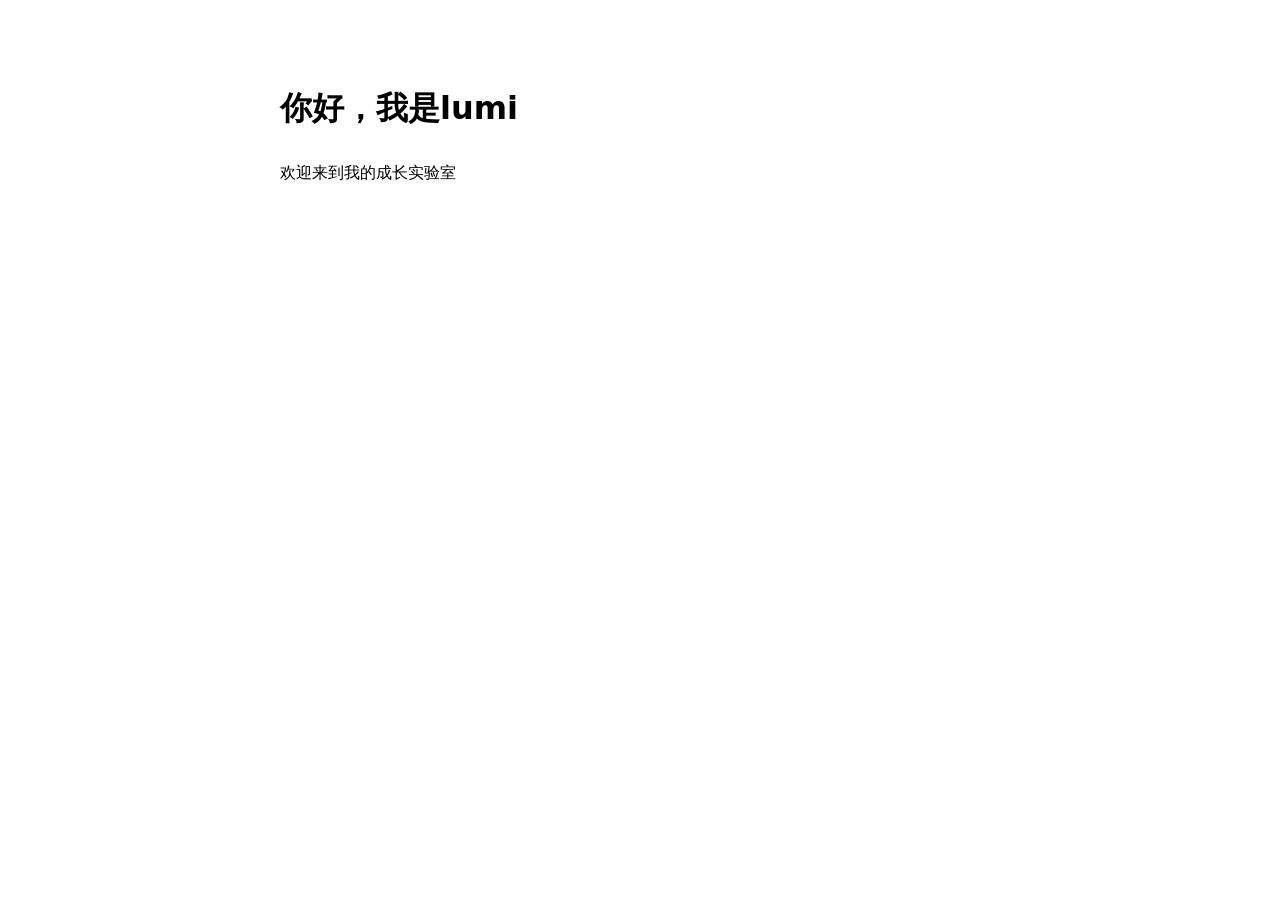
==== index.html @ ca9462d5 "Add initial HTML structure for lumi's lab" ====
<!doctype html>
<html lang="zh-CN">
<head>
  <meta charset="UTF-8">
  <meta name="viewport" content="width=device-width, initial-scale=1">
  <title>lumi的成长实验室</title>
  <style>
    body {
      max-width: 720px;
      margin: 80px auto;
      padding: 0 24px;
      font-family: system-ui, sans-serif;
      line-height: 1.8;
    }
  </style>
</head>
<body>
  <h1>你好，我是lumi</h1>
  <p>欢迎来到我的成长实验室</p>
</body>
</html>
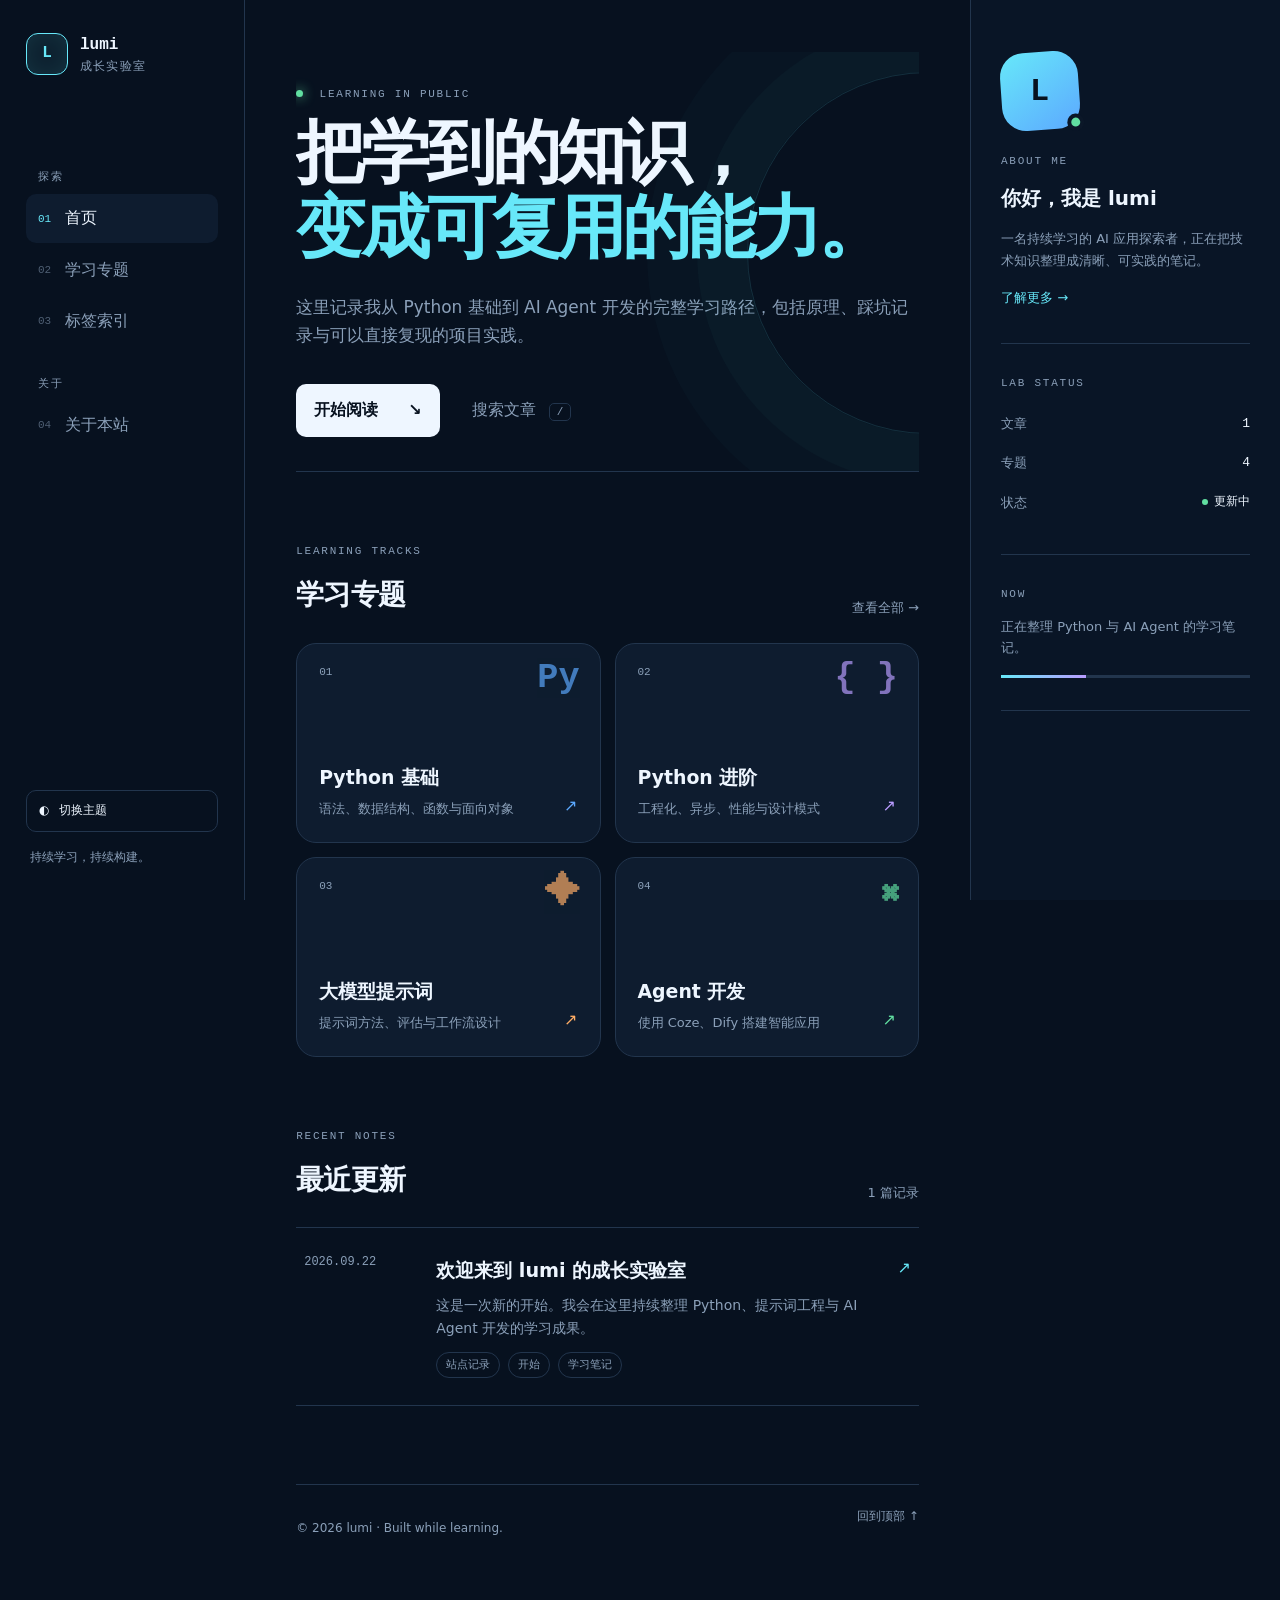
==== commit f9346297: "Build lumi learning lab blog" ====
--- a/index.html
+++ b/index.html
@@ -1,21 +1,71 @@
 <!doctype html>
-<html lang="zh-CN">
+<html lang="zh-CN" data-theme="dark">
 <head>
   <meta charset="UTF-8">
   <meta name="viewport" content="width=device-width, initial-scale=1">
-  <title>lumi的成长实验室</title>
-  <style>
-    body {
-      max-width: 720px;
-      margin: 80px auto;
-      padding: 0 24px;
-      font-family: system-ui, sans-serif;
-      line-height: 1.8;
-    }
-  </style>
+  <meta name="description" content="lumi 的成长实验室：记录 Python、大模型提示词与 AI Agent 的学习和实践。">
+  <meta name="theme-color" content="#07111f">
+  <title>lumi 的成长实验室</title>
+  <link rel="icon" href="assets/favicon.svg" type="image/svg+xml">
+  <link rel="stylesheet" href="assets/css/styles.css">
 </head>
-<body>
-  <h1>你好，我是lumi</h1>
-  <p>欢迎来到我的成长实验室</p>
+<body data-page="home">
+  <div class="site-shell">
+    <header class="mobile-header">
+      <a class="brand brand--compact" href="index.html" aria-label="回到首页"><span class="brand-mark">L</span><span>lumi.lab</span></a>
+      <button class="icon-button menu-toggle" type="button" aria-label="打开导航" aria-expanded="false"><span></span><span></span></button>
+    </header>
+    <aside class="left-rail" aria-label="主导航">
+      <a class="brand" href="index.html"><span class="brand-mark">L</span><span><strong>lumi</strong><small>成长实验室</small></span></a>
+      <nav class="main-nav">
+        <p class="nav-label">探索</p>
+        <a class="nav-link is-active" href="index.html"><span>01</span>首页</a>
+        <a class="nav-link" href="categories.html"><span>02</span>学习专题</a>
+        <a class="nav-link" href="tags.html"><span>03</span>标签索引</a>
+        <p class="nav-label">关于</p>
+        <a class="nav-link" href="about.html"><span>04</span>关于本站</a>
+      </nav>
+      <div class="rail-footer">
+        <button class="theme-toggle" type="button" aria-label="切换明暗主题"><span class="theme-icon">◐</span><span class="theme-label">切换主题</span></button>
+        <p>持续学习，持续构建。</p>
+      </div>
+    </aside>
+    <main class="main-content">
+      <section class="intro-panel">
+        <div>
+          <p class="eyebrow"><span class="pulse"></span> LEARNING IN PUBLIC</p>
+          <h1>把学到的知识，<br><em>变成可复用的能力。</em></h1>
+          <p class="intro-copy">这里记录我从 Python 基础到 AI Agent 开发的完整学习路径，包括原理、踩坑记录与可以直接复现的项目实践。</p>
+        </div>
+        <div class="intro-actions">
+          <a class="primary-button" href="#latest">开始阅读 <span>↘</span></a>
+          <button class="text-button search-open" type="button">搜索文章 <kbd>/</kbd></button>
+        </div>
+      </section>
+      <section class="track-section" aria-labelledby="tracks-title">
+        <div class="section-heading"><div><p class="eyebrow">LEARNING TRACKS</p><h2 id="tracks-title">学习专题</h2></div><a href="categories.html">查看全部 <span>→</span></a></div>
+        <div class="track-grid">
+          <a class="track-card track-card--blue" href="categories.html#python-basic" data-category="Python 基础"><span class="track-index">01</span><span class="track-symbol">Py</span><div><h3>Python 基础</h3><p>语法、数据结构、函数与面向对象</p></div><span class="card-arrow">↗</span></a>
+          <a class="track-card track-card--violet" href="categories.html#python-advanced" data-category="Python 进阶"><span class="track-index">02</span><span class="track-symbol">{ }</span><div><h3>Python 进阶</h3><p>工程化、异步、性能与设计模式</p></div><span class="card-arrow">↗</span></a>
+          <a class="track-card track-card--orange" href="categories.html#prompt-engineering" data-category="提示词技术"><span class="track-index">03</span><span class="track-symbol">✦</span><div><h3>大模型提示词</h3><p>提示词方法、评估与工作流设计</p></div><span class="card-arrow">↗</span></a>
+          <a class="track-card track-card--green" href="categories.html#agent-platform" data-category="Agent 开发"><span class="track-index">04</span><span class="track-symbol">⌘</span><div><h3>Agent 开发</h3><p>使用 Coze、Dify 搭建智能应用</p></div><span class="card-arrow">↗</span></a>
+        </div>
+      </section>
+      <section class="latest-section" id="latest" aria-labelledby="latest-title">
+        <div class="section-heading"><div><p class="eyebrow">RECENT NOTES</p><h2 id="latest-title">最近更新</h2></div><span class="post-total" aria-live="polite">读取中</span></div>
+        <div class="post-list" id="post-list"><div class="loading-card">正在整理实验记录…</div></div>
+      </section>
+      <footer class="content-footer"><p>© <span data-current-year></span> lumi · Built while learning.</p><a href="#top">回到顶部 ↑</a></footer>
+    </main>
+    <aside class="right-rail">
+      <section class="profile-card"><div class="avatar" aria-hidden="true"><span>L</span><i></i></div><p class="eyebrow">ABOUT ME</p><h2>你好，我是 lumi</h2><p>一名持续学习的 AI 应用探索者，正在把技术知识整理成清晰、可实践的笔记。</p><a href="about.html">了解更多 <span>→</span></a></section>
+      <section class="status-card"><p class="eyebrow">LAB STATUS</p><dl><div><dt>文章</dt><dd data-stat="posts">—</dd></div><div><dt>专题</dt><dd>4</dd></div><div><dt>状态</dt><dd class="online"><i></i>更新中</dd></div></dl></section>
+      <section class="now-card"><p class="eyebrow">NOW</p><p>正在整理 Python 与 AI Agent 的学习笔记。</p><div class="progress"><i></i></div></section>
+    </aside>
+  </div>
+  <div class="search-dialog" role="dialog" aria-modal="true" aria-labelledby="search-title" hidden>
+    <div class="search-box"><div class="search-head"><div><p class="eyebrow">SEARCH THE LAB</p><h2 id="search-title">搜索文章</h2></div><button class="icon-button search-close" type="button" aria-label="关闭搜索">×</button></div><label class="search-input"><span>⌕</span><input type="search" placeholder="输入标题、分类或标签…" autocomplete="off"></label><div class="search-results"><p>输入关键词开始搜索。</p></div></div>
+  </div>
+  <script src="assets/js/app.js" defer></script>
 </body>
 </html>
--- a/assets/css/styles.css
+++ b/assets/css/styles.css
@@ -0,0 +1,14 @@
+:root{color-scheme:dark;--bg:#07111f;--bg-soft:#0b1728;--panel:#0e1c2f;--panel-2:#13243a;--line:#22354d;--text:#eef6ff;--muted:#8ba0b9;--cyan:#67e8f9;--blue:#5ca9ff;--violet:#b99cff;--orange:#ffad66;--green:#61dfa1;--shadow:0 24px 70px rgba(0,0,0,.28);--radius:20px;--mono:"Cascadia Code","SFMono-Regular",Consolas,monospace;--sans:Inter,"PingFang SC","Microsoft YaHei",system-ui,sans-serif}
+[data-theme="light"]{color-scheme:light;--bg:#edf4f9;--bg-soft:#f7fbfe;--panel:#fff;--panel-2:#e9f2f8;--line:#cedce7;--text:#10243a;--muted:#60768d;--shadow:0 22px 55px rgba(43,76,105,.12)}
+*{box-sizing:border-box}html{scroll-behavior:smooth}body{margin:0;background:var(--bg);color:var(--text);font-family:var(--sans);font-size:16px;line-height:1.65}a{color:inherit;text-decoration:none}button,input{font:inherit}.site-shell{min-height:100vh;display:grid;grid-template-columns:245px minmax(0,1fr) 310px;max-width:1600px;margin:auto}.left-rail,.right-rail{position:sticky;top:0;height:100vh}.left-rail{padding:32px 26px;border-right:1px solid var(--line);display:flex;flex-direction:column}.brand{display:flex;align-items:center;gap:12px;font-family:var(--mono);font-size:1rem}.brand-mark{display:grid;place-items:center;width:42px;height:42px;border:1px solid var(--cyan);border-radius:12px;color:var(--cyan);background:rgba(103,232,249,.08);font-weight:800;box-shadow:inset 0 0 20px rgba(103,232,249,.08)}.brand strong,.brand small{display:block}.brand small{color:var(--muted);font:12px var(--sans);letter-spacing:.1em}.main-nav{margin-top:64px}.nav-label{margin:30px 12px 10px;color:var(--muted);font:11px var(--mono);letter-spacing:.16em}.nav-link{display:flex;align-items:center;gap:14px;padding:11px 12px;margin:3px 0;border-radius:10px;color:var(--muted);transition:.2s}.nav-link span{font:11px var(--mono);opacity:.55}.nav-link:hover,.nav-link.is-active{background:var(--panel);color:var(--text)}.nav-link.is-active span{color:var(--cyan);opacity:1}.rail-footer{margin-top:auto;color:var(--muted);font-size:12px}.theme-toggle{width:100%;border:1px solid var(--line);border-radius:10px;background:transparent;color:var(--text);padding:10px 12px;display:flex;gap:10px;align-items:center;cursor:pointer}.rail-footer p{margin:16px 4px 0}.main-content{min-width:0;padding:52px clamp(28px,4vw,68px)}.intro-panel{min-height:420px;display:flex;flex-direction:column;justify-content:center;border-bottom:1px solid var(--line);position:relative;overflow:hidden}.intro-panel:after{content:"";position:absolute;width:360px;height:360px;right:-190px;top:20px;border:1px solid rgba(103,232,249,.14);border-radius:50%;box-shadow:0 0 0 50px rgba(103,232,249,.025),0 0 0 100px rgba(103,232,249,.02);pointer-events:none}.eyebrow{margin:0 0 13px;color:var(--muted);font:11px/1.4 var(--mono);letter-spacing:.16em}.pulse{display:inline-block;width:7px;height:7px;border-radius:50%;background:var(--green);box-shadow:0 0 12px var(--green);margin-right:8px}.intro-panel h1{font-size:clamp(2.7rem,5.4vw,5.2rem);line-height:1.08;letter-spacing:-.055em;margin:0;max-width:900px}.intro-panel h1 em{font-style:normal;color:var(--cyan)}.intro-copy{max-width:680px;margin:30px 0 0;color:var(--muted);font-size:1.06rem}.intro-actions{display:flex;align-items:center;gap:26px;margin-top:34px}.primary-button{display:inline-flex;align-items:center;gap:30px;background:var(--text);color:var(--bg);font-weight:700;padding:13px 18px;border-radius:10px}.text-button{border:0;background:transparent;color:var(--muted);cursor:pointer}.text-button:hover{color:var(--text)}kbd{font:11px var(--mono);border:1px solid var(--line);padding:2px 7px;border-radius:5px;margin-left:8px}.track-section,.latest-section{padding:72px 0 0}.section-heading{display:flex;align-items:end;justify-content:space-between;margin-bottom:24px}.section-heading h2{font-size:1.75rem;margin:0;letter-spacing:-.03em}.section-heading>a,.section-heading>span{font-size:13px;color:var(--muted)}.track-grid{display:grid;grid-template-columns:repeat(2,minmax(0,1fr));gap:14px}.track-card{min-height:200px;padding:22px;border:1px solid var(--line);background:var(--panel);border-radius:var(--radius);position:relative;display:flex;flex-direction:column;overflow:hidden;transition:transform .25s,border-color .25s}.track-card:hover{transform:translateY(-4px);border-color:var(--accent)}.track-index{font:11px var(--mono);color:var(--muted)}.track-symbol{position:absolute;right:20px;top:14px;color:var(--accent);font:700 2.2rem var(--mono);opacity:.68}.track-card>div{margin-top:auto}.track-card h3{margin:0 0 5px;font-size:1.18rem}.track-card p{margin:0;color:var(--muted);font-size:13px}.card-arrow{position:absolute;right:22px;bottom:22px;color:var(--accent)}.track-card--blue{--accent:var(--blue)}.track-card--violet{--accent:var(--violet)}.track-card--orange{--accent:var(--orange)}.track-card--green{--accent:var(--green)}.post-list{border-top:1px solid var(--line)}.post-card{display:grid;grid-template-columns:110px minmax(0,1fr) auto;gap:22px;align-items:start;padding:27px 8px;border-bottom:1px solid var(--line);transition:padding .2s,background .2s}.post-card:hover{padding-left:18px;padding-right:18px;background:var(--panel)}.post-date{font:12px var(--mono);color:var(--muted)}.post-card h3{margin:0 0 7px;font-size:1.2rem}.post-card p{margin:0;color:var(--muted);font-size:14px}.post-meta{display:flex;gap:8px;margin-top:12px}.chip{border:1px solid var(--line);color:var(--muted);border-radius:99px;padding:3px 9px;font-size:11px}.post-go{color:var(--cyan)}.loading-card{padding:32px 8px;color:var(--muted);border-bottom:1px solid var(--line)}.content-footer{display:flex;justify-content:space-between;margin-top:78px;padding-top:22px;border-top:1px solid var(--line);color:var(--muted);font-size:12px}.right-rail{padding:52px 30px;border-left:1px solid var(--line);background:color-mix(in srgb,var(--bg-soft) 80%,transparent)}.profile-card,.status-card,.now-card{border-bottom:1px solid var(--line);padding:0 0 32px;margin-bottom:32px}.avatar{position:relative;width:78px;height:78px;border-radius:24px;background:linear-gradient(145deg,var(--cyan),var(--blue));display:grid;place-items:center;margin-bottom:24px;color:#07111f;font:800 2rem var(--mono);transform:rotate(-4deg)}.avatar span{transform:rotate(4deg)}.avatar i{position:absolute;right:-3px;bottom:-3px;width:17px;height:17px;background:var(--green);border:4px solid var(--bg-soft);border-radius:50%}.profile-card h2{font-size:1.25rem;margin:0 0 10px}.profile-card>p:not(.eyebrow),.now-card>p:not(.eyebrow){color:var(--muted);font-size:13px}.profile-card>a{font-size:13px;color:var(--cyan)}.status-card dl{margin:0}.status-card dl div{display:flex;justify-content:space-between;padding:9px 0;color:var(--muted);font-size:13px}.status-card dd{margin:0;color:var(--text);font-family:var(--mono)}.online{font-family:var(--sans)!important;font-size:12px}.online i{display:inline-block;width:6px;height:6px;border-radius:50%;background:var(--green);margin-right:6px}.progress{height:3px;background:var(--line);margin-top:16px}.progress i{display:block;width:34%;height:100%;background:linear-gradient(90deg,var(--cyan),var(--violet))}.mobile-header{display:none}.search-dialog{position:fixed;z-index:100;inset:0;background:rgba(1,7,15,.78);backdrop-filter:blur(12px);padding:9vh 20px}.search-dialog[hidden]{display:none}.search-box{max-width:680px;margin:auto;background:var(--panel);border:1px solid var(--line);border-radius:24px;padding:28px;box-shadow:var(--shadow)}.search-head{display:flex;justify-content:space-between;align-items:start}.search-head h2{margin:0;font-size:1.6rem}.icon-button{border:1px solid var(--line);color:var(--text);background:transparent;border-radius:9px;width:38px;height:38px;cursor:pointer}.search-input{display:flex;align-items:center;gap:12px;border:1px solid var(--line);background:var(--bg);border-radius:12px;padding:0 15px;margin-top:24px}.search-input input{width:100%;border:0;outline:0;background:transparent;color:var(--text);padding:14px 0}.search-results{max-height:45vh;overflow:auto;margin-top:15px}.search-result{display:block;padding:14px 12px;border-radius:10px}.search-result:hover{background:var(--panel-2)}.search-result strong{display:block}.search-result small{color:var(--muted)}
+@media(max-width:1180px){.site-shell{grid-template-columns:220px minmax(0,1fr)}.right-rail{display:none}}
+@media(max-width:760px){.site-shell{display:block}.mobile-header{position:sticky;z-index:40;top:0;display:flex;align-items:center;justify-content:space-between;height:70px;padding:0 20px;border-bottom:1px solid var(--line);background:color-mix(in srgb,var(--bg) 88%,transparent);backdrop-filter:blur(14px)}.brand--compact .brand-mark{width:34px;height:34px;border-radius:9px}.left-rail{position:fixed;z-index:50;inset:70px 0 0;height:auto;background:var(--bg);transform:translateX(-105%);transition:transform .25s;padding:28px}.left-rail.is-open{transform:none}.left-rail>.brand{display:none}.main-nav{margin-top:0}.rail-footer{margin-top:50px}.menu-toggle span{display:block;width:16px;height:1px;background:var(--text);margin:5px auto}.main-content{padding:22px 20px 45px}.intro-panel{min-height:470px}.intro-panel h1{font-size:clamp(2.55rem,13vw,4.3rem)}.intro-copy{font-size:1rem}.intro-actions{align-items:flex-start;flex-direction:column;gap:18px}.track-grid{grid-template-columns:1fr}.track-card{min-height:178px}.post-card{grid-template-columns:1fr auto;gap:7px}.post-date{grid-column:1/-1}.post-card p{display:-webkit-box;-webkit-line-clamp:2;-webkit-box-orient:vertical;overflow:hidden}.content-footer{gap:20px}.section-heading{align-items:center}.track-section,.latest-section{padding-top:54px}}
+@media(prefers-reduced-motion:reduce){html{scroll-behavior:auto}*,*:before,*:after{transition:none!important}}
+
+/* Inner pages */
+.site-shell--inner{grid-template-columns:245px minmax(0,1fr)}.site-shell--inner .main-content{max-width:1080px;width:100%;margin:auto}.inner-content{padding-top:76px}.page-header{padding:54px 0 70px;border-bottom:1px solid var(--line)}.page-header h1{font-size:clamp(2.8rem,6vw,5.6rem);line-height:1.06;letter-spacing:-.055em;margin:0}.page-header h1 em{font-style:normal;color:var(--cyan)}.page-header>p:last-child{max-width:620px;color:var(--muted);margin:25px 0 0}.topic-list{margin-top:25px}.topic-block{display:grid;grid-template-columns:100px 1fr;gap:30px;padding:56px 0;border-bottom:1px solid var(--line);scroll-margin-top:30px}.topic-number{font:700 2.4rem var(--mono);color:var(--line)}.topic-body h2{font-size:2rem;margin:0 0 8px}.topic-body>p:not(.eyebrow){color:var(--muted);margin:0;max-width:650px}.topic-tags{display:flex;flex-wrap:wrap;gap:8px;margin-top:20px}.topic-tags span{padding:5px 10px;border:1px solid var(--line);border-radius:99px;color:var(--muted);font-size:12px}.topic-posts{margin-top:28px}.topic-posts>a{display:flex;justify-content:space-between;padding:12px 0;border-top:1px dashed var(--line)}.topic-posts>a small,.empty-note{color:var(--muted);font-size:12px}.tag-explorer{padding-top:52px}.tag-cloud{display:flex;flex-wrap:wrap;gap:10px;min-height:48px}.tag-button{border:1px solid var(--line);background:var(--panel);color:var(--muted);border-radius:12px;padding:9px 14px;cursor:pointer}.tag-button:hover,.tag-button.is-active{border-color:var(--cyan);color:var(--cyan)}.tag-results{margin-top:65px}.about-header{display:flex;align-items:center;gap:48px}.about-avatar{flex:0 0 auto;width:130px;height:130px;border-radius:35px;display:grid;place-items:center;background:linear-gradient(145deg,var(--cyan),var(--blue));color:#07111f;font:800 4rem var(--mono);transform:rotate(-5deg);box-shadow:var(--shadow)}.about-grid{display:grid;grid-template-columns:1.3fr .8fr;gap:80px;padding:68px 0}.about-lead{font-size:1.2rem;line-height:1.9}.about-lead p:first-child{font-size:1.55rem}.principles{padding-left:35px;border-left:1px solid var(--line)}.principles ol{list-style:none;margin:22px 0 0;padding:0}.principles li{display:flex;gap:20px;padding:15px 0;border-bottom:1px solid var(--line)}.principles li>span{font:12px var(--mono);color:var(--cyan)}.principles strong,.principles small{display:block}.principles small{color:var(--muted)}.about-note{padding:45px;border:1px solid var(--line);border-radius:var(--radius);background:var(--panel);display:flex;gap:25px}.note-mark{font:4rem Georgia,serif;color:var(--cyan);line-height:.8}.about-note p{margin:0;font-size:1.15rem}.error-page{min-height:100vh;display:grid;place-content:center;justify-items:start;padding:30px;max-width:720px;margin:auto}.error-page>strong{font:800 clamp(7rem,22vw,15rem)/.9 var(--mono);color:var(--line)}.error-page h1{font-size:2rem;margin:25px 0 0}.error-page>p:not(.eyebrow){color:var(--muted);margin-bottom:28px}
+
+/* Article */
+.reading-progress{position:fixed;z-index:90;top:0;left:0;right:0;height:3px;background:transparent}.reading-progress i{display:block;width:0;height:100%;background:linear-gradient(90deg,var(--cyan),var(--violet))}.article-shell{max-width:1260px;margin:auto;padding:0 28px}.article-topbar{height:90px;display:flex;align-items:center;justify-content:space-between;border-bottom:1px solid var(--line)}.article-topbar>div{display:flex;align-items:center;gap:18px}.back-link{font-size:13px;color:var(--muted)}.article-layout{display:grid;grid-template-columns:minmax(0,800px) 230px;gap:80px;justify-content:center;padding:70px 0}.article-header{padding-bottom:42px;border-bottom:1px solid var(--line)}.article-category{color:var(--cyan);font:12px var(--mono);letter-spacing:.08em}.article-header h1{font-size:clamp(2.4rem,5vw,4.7rem);line-height:1.08;letter-spacing:-.05em;margin:18px 0}.article-header>p{color:var(--muted);font-size:1.08rem}.article-meta{display:flex;flex-wrap:wrap;gap:8px 18px;color:var(--muted);font:12px var(--mono)}.markdown-body{padding:40px 0;font-size:1.07rem;line-height:1.92}.markdown-body h1{font-size:2.2rem;margin:2.1em 0 .7em}.markdown-body h2{font-size:1.65rem;margin:2.1em 0 .7em;padding-top:10px}.markdown-body h3{font-size:1.3rem;margin:1.8em 0 .6em}.markdown-body p{margin:1.1em 0}.markdown-body a{color:var(--cyan);border-bottom:1px solid currentColor}.markdown-body code{font-family:var(--mono);font-size:.9em}.markdown-body p code,.markdown-body li code{padding:2px 6px;border:1px solid var(--line);border-radius:5px;background:var(--panel)}.markdown-body pre{overflow:auto;background:#050c16;color:#dcecff;border:1px solid var(--line);border-radius:15px;margin:28px 0;box-shadow:var(--shadow)}.markdown-body pre code{display:block;padding:18px 22px;line-height:1.7}.code-head{padding:8px 15px;border-bottom:1px solid #1d2c40;color:#7590ad;font:11px var(--mono)}.markdown-body blockquote{margin:26px 0;padding:16px 22px;border-left:3px solid var(--cyan);background:var(--panel);color:var(--muted)}.markdown-body li{margin:7px 0}.toc{position:sticky;top:35px;height:max-content;border-left:1px solid var(--line);padding-left:25px}.toc nav a{display:block;color:var(--muted);font-size:13px;padding:5px 0}.toc nav a:hover{color:var(--cyan)}.toc-h3{padding-left:13px!important;font-size:12px!important}.toc nav span{color:var(--muted);font-size:12px}.article-end{margin-top:30px;padding-top:24px;border-top:1px solid var(--line);display:flex;justify-content:space-between;color:var(--muted);font:12px var(--mono)}.article-end a{color:var(--cyan)}
+@media(max-width:900px){.site-shell--inner{display:grid;grid-template-columns:210px minmax(0,1fr)}.article-layout{grid-template-columns:minmax(0,760px)}.toc{display:none}.about-grid{grid-template-columns:1fr;gap:40px}.principles{padding:0;border:0}}
+@media(max-width:760px){.site-shell--inner{display:block}.inner-content{padding-top:30px}.page-header{padding:35px 0 52px}.topic-block{grid-template-columns:1fr;gap:8px;padding:42px 0}.topic-number{font-size:1rem;color:var(--cyan)}.about-header{align-items:flex-start;flex-direction:column;gap:34px}.about-avatar{width:90px;height:90px;font-size:2.7rem;border-radius:25px}.about-grid{padding:42px 0}.about-lead{font-size:1.05rem}.about-note{padding:28px}.article-shell{padding:0 20px}.article-topbar{height:72px}.article-topbar .back-link{display:none}.article-layout{padding:42px 0}.article-header h1{font-size:2.6rem}.markdown-body{font-size:1rem}.article-end{gap:20px}}
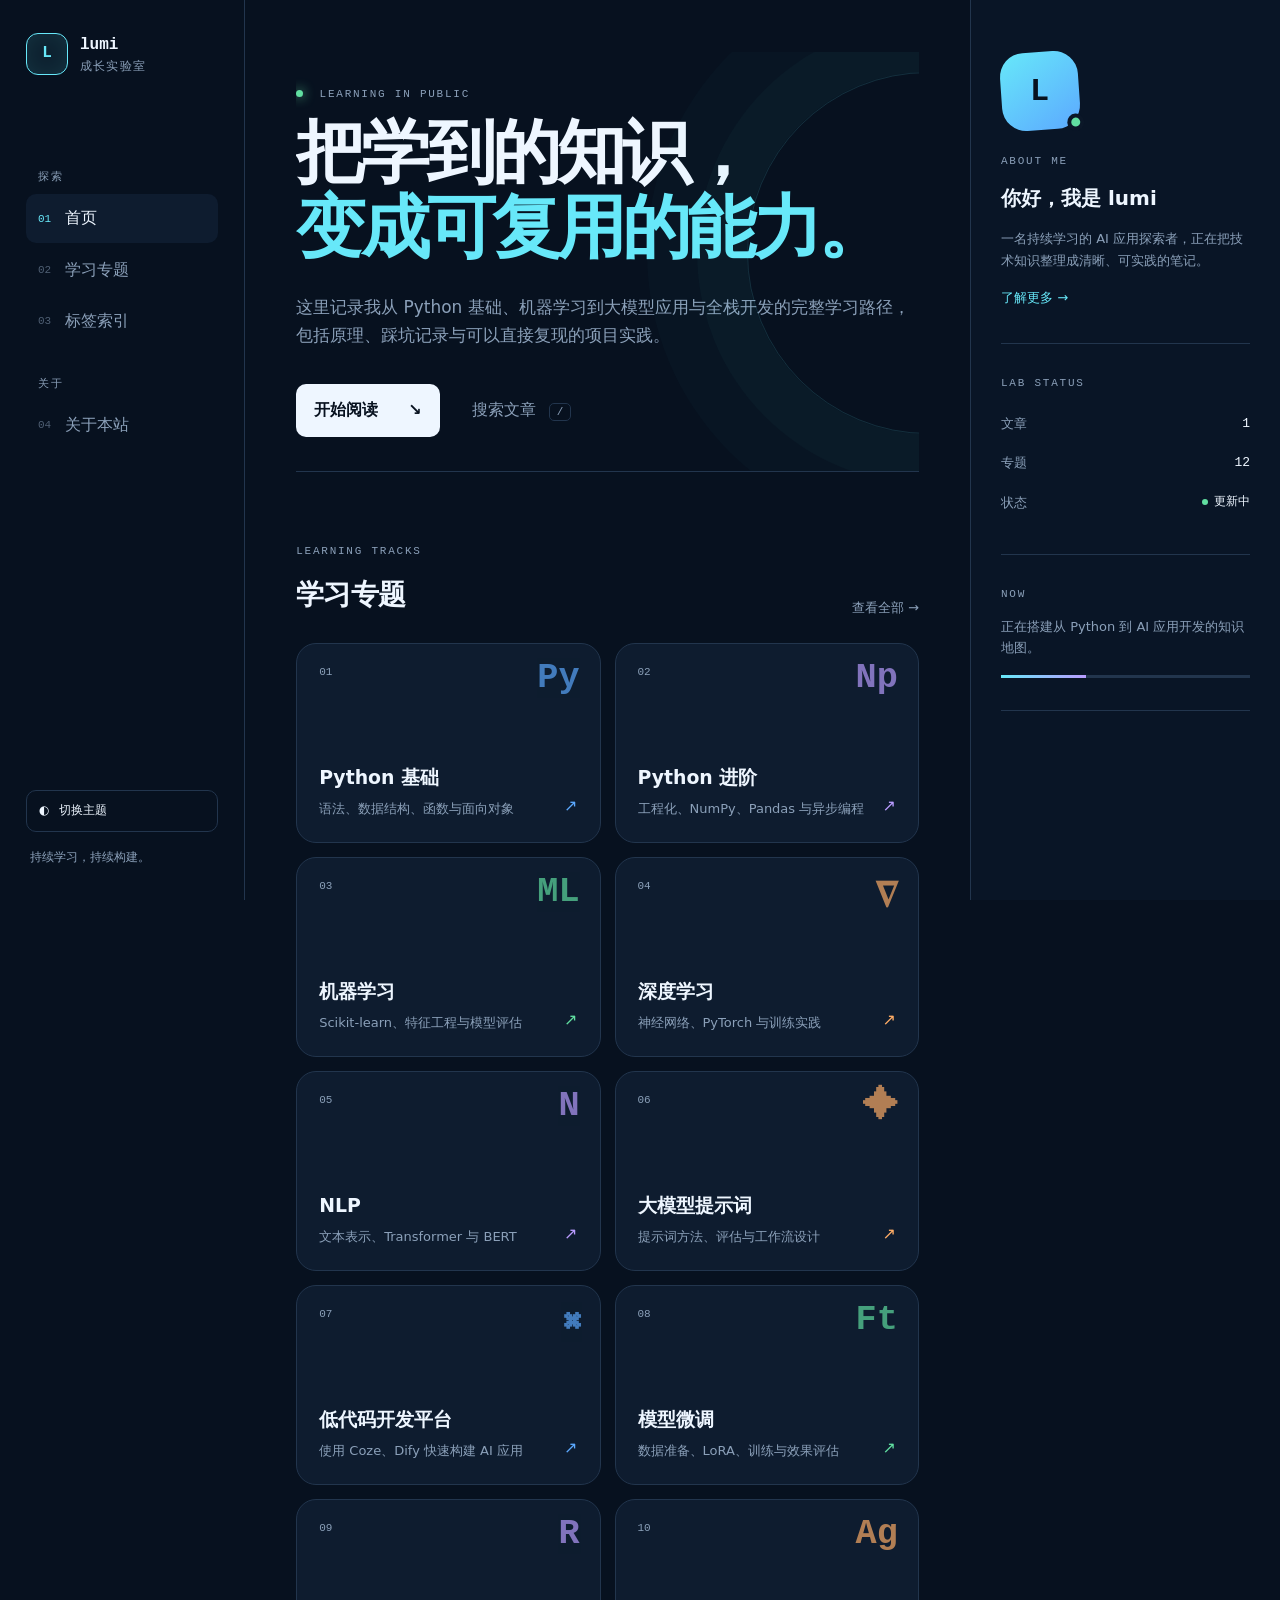
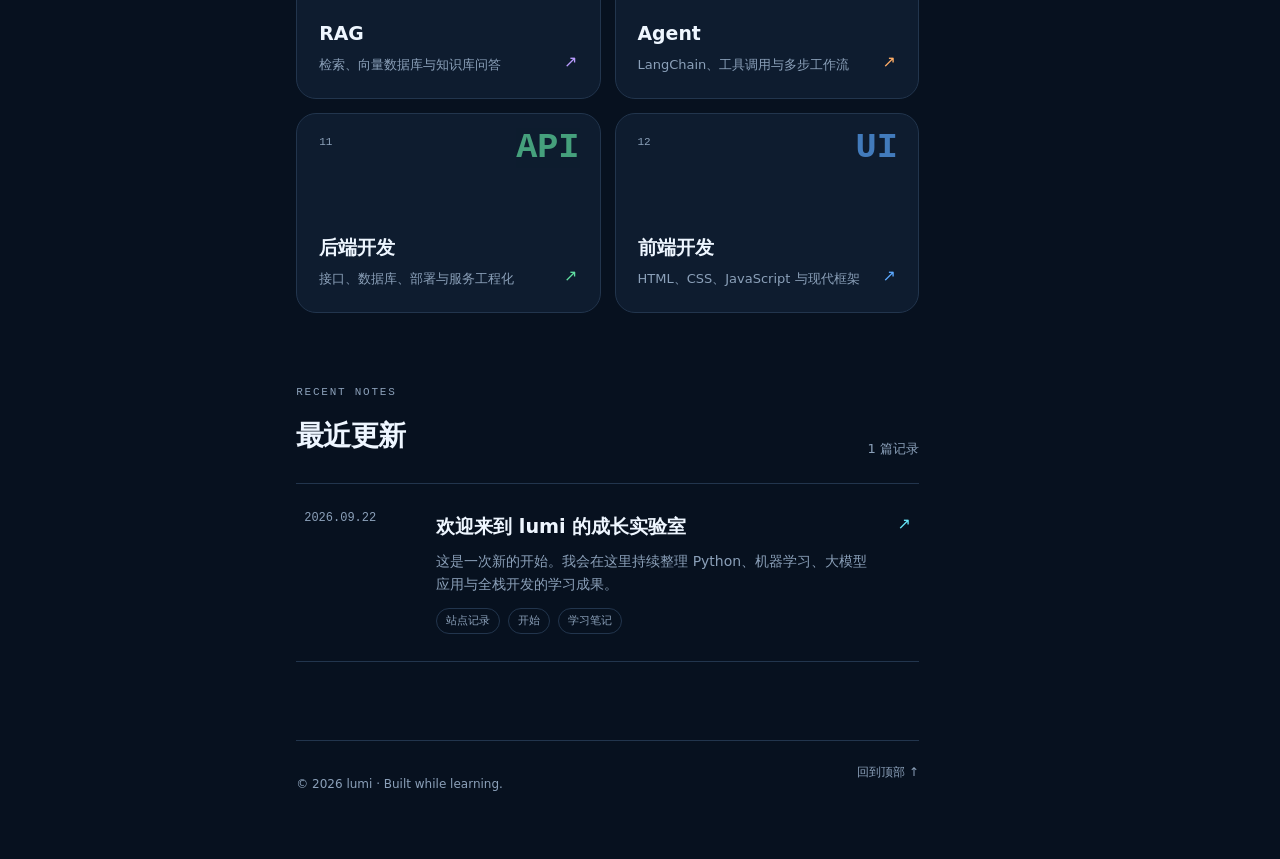
==== commit 79bd19d0: "Expand learning map to twelve topics" ====
--- a/index.html
+++ b/index.html
@@ -35,7 +35,7 @@
         <div>
           <p class="eyebrow"><span class="pulse"></span> LEARNING IN PUBLIC</p>
           <h1>把学到的知识，<br><em>变成可复用的能力。</em></h1>
-          <p class="intro-copy">这里记录我从 Python 基础到 AI Agent 开发的完整学习路径，包括原理、踩坑记录与可以直接复现的项目实践。</p>
+          <p class="intro-copy">这里记录我从 Python 基础、机器学习到大模型应用与全栈开发的完整学习路径，包括原理、踩坑记录与可以直接复现的项目实践。</p>
         </div>
         <div class="intro-actions">
           <a class="primary-button" href="#latest">开始阅读 <span>↘</span></a>
@@ -46,9 +46,17 @@
         <div class="section-heading"><div><p class="eyebrow">LEARNING TRACKS</p><h2 id="tracks-title">学习专题</h2></div><a href="categories.html">查看全部 <span>→</span></a></div>
         <div class="track-grid">
           <a class="track-card track-card--blue" href="categories.html#python-basic" data-category="Python 基础"><span class="track-index">01</span><span class="track-symbol">Py</span><div><h3>Python 基础</h3><p>语法、数据结构、函数与面向对象</p></div><span class="card-arrow">↗</span></a>
-          <a class="track-card track-card--violet" href="categories.html#python-advanced" data-category="Python 进阶"><span class="track-index">02</span><span class="track-symbol">{ }</span><div><h3>Python 进阶</h3><p>工程化、异步、性能与设计模式</p></div><span class="card-arrow">↗</span></a>
-          <a class="track-card track-card--orange" href="categories.html#prompt-engineering" data-category="提示词技术"><span class="track-index">03</span><span class="track-symbol">✦</span><div><h3>大模型提示词</h3><p>提示词方法、评估与工作流设计</p></div><span class="card-arrow">↗</span></a>
-          <a class="track-card track-card--green" href="categories.html#agent-platform" data-category="Agent 开发"><span class="track-index">04</span><span class="track-symbol">⌘</span><div><h3>Agent 开发</h3><p>使用 Coze、Dify 搭建智能应用</p></div><span class="card-arrow">↗</span></a>
+          <a class="track-card track-card--violet" href="categories.html#python-advanced" data-category="Python 进阶"><span class="track-index">02</span><span class="track-symbol">Np</span><div><h3>Python 进阶</h3><p>工程化、NumPy、Pandas 与异步编程</p></div><span class="card-arrow">↗</span></a>
+          <a class="track-card track-card--green" href="categories.html#machine-learning" data-category="机器学习"><span class="track-index">03</span><span class="track-symbol">ML</span><div><h3>机器学习</h3><p>Scikit-learn、特征工程与模型评估</p></div><span class="card-arrow">↗</span></a>
+          <a class="track-card track-card--orange" href="categories.html#deep-learning" data-category="深度学习"><span class="track-index">04</span><span class="track-symbol">∇</span><div><h3>深度学习</h3><p>神经网络、PyTorch 与训练实践</p></div><span class="card-arrow">↗</span></a>
+          <a class="track-card track-card--violet" href="categories.html#nlp" data-category="NLP"><span class="track-index">05</span><span class="track-symbol">N</span><div><h3>NLP</h3><p>文本表示、Transformer 与 BERT</p></div><span class="card-arrow">↗</span></a>
+          <a class="track-card track-card--orange" href="categories.html#prompt-engineering" data-category="提示词技术"><span class="track-index">06</span><span class="track-symbol">✦</span><div><h3>大模型提示词</h3><p>提示词方法、评估与工作流设计</p></div><span class="card-arrow">↗</span></a>
+          <a class="track-card track-card--blue" href="categories.html#low-code" data-category="低代码平台"><span class="track-index">07</span><span class="track-symbol">⌘</span><div><h3>低代码开发平台</h3><p>使用 Coze、Dify 快速构建 AI 应用</p></div><span class="card-arrow">↗</span></a>
+          <a class="track-card track-card--green" href="categories.html#fine-tuning" data-category="模型微调"><span class="track-index">08</span><span class="track-symbol">Ft</span><div><h3>模型微调</h3><p>数据准备、LoRA、训练与效果评估</p></div><span class="card-arrow">↗</span></a>
+          <a class="track-card track-card--violet" href="categories.html#rag" data-category="RAG"><span class="track-index">09</span><span class="track-symbol">R</span><div><h3>RAG</h3><p>检索、向量数据库与知识库问答</p></div><span class="card-arrow">↗</span></a>
+          <a class="track-card track-card--orange" href="categories.html#agent" data-category="Agent 开发"><span class="track-index">10</span><span class="track-symbol">Ag</span><div><h3>Agent</h3><p>LangChain、工具调用与多步工作流</p></div><span class="card-arrow">↗</span></a>
+          <a class="track-card track-card--green" href="categories.html#backend" data-category="后端开发"><span class="track-index">11</span><span class="track-symbol">API</span><div><h3>后端开发</h3><p>接口、数据库、部署与服务工程化</p></div><span class="card-arrow">↗</span></a>
+          <a class="track-card track-card--blue" href="categories.html#frontend" data-category="前端开发"><span class="track-index">12</span><span class="track-symbol">UI</span><div><h3>前端开发</h3><p>HTML、CSS、JavaScript 与现代框架</p></div><span class="card-arrow">↗</span></a>
         </div>
       </section>
       <section class="latest-section" id="latest" aria-labelledby="latest-title">
@@ -59,8 +67,8 @@
     </main>
     <aside class="right-rail">
       <section class="profile-card"><div class="avatar" aria-hidden="true"><span>L</span><i></i></div><p class="eyebrow">ABOUT ME</p><h2>你好，我是 lumi</h2><p>一名持续学习的 AI 应用探索者，正在把技术知识整理成清晰、可实践的笔记。</p><a href="about.html">了解更多 <span>→</span></a></section>
-      <section class="status-card"><p class="eyebrow">LAB STATUS</p><dl><div><dt>文章</dt><dd data-stat="posts">—</dd></div><div><dt>专题</dt><dd>4</dd></div><div><dt>状态</dt><dd class="online"><i></i>更新中</dd></div></dl></section>
-      <section class="now-card"><p class="eyebrow">NOW</p><p>正在整理 Python 与 AI Agent 的学习笔记。</p><div class="progress"><i></i></div></section>
+      <section class="status-card"><p class="eyebrow">LAB STATUS</p><dl><div><dt>文章</dt><dd data-stat="posts">—</dd></div><div><dt>专题</dt><dd>12</dd></div><div><dt>状态</dt><dd class="online"><i></i>更新中</dd></div></dl></section>
+      <section class="now-card"><p class="eyebrow">NOW</p><p>正在搭建从 Python 到 AI 应用开发的知识地图。</p><div class="progress"><i></i></div></section>
     </aside>
   </div>
   <div class="search-dialog" role="dialog" aria-modal="true" aria-labelledby="search-title" hidden>
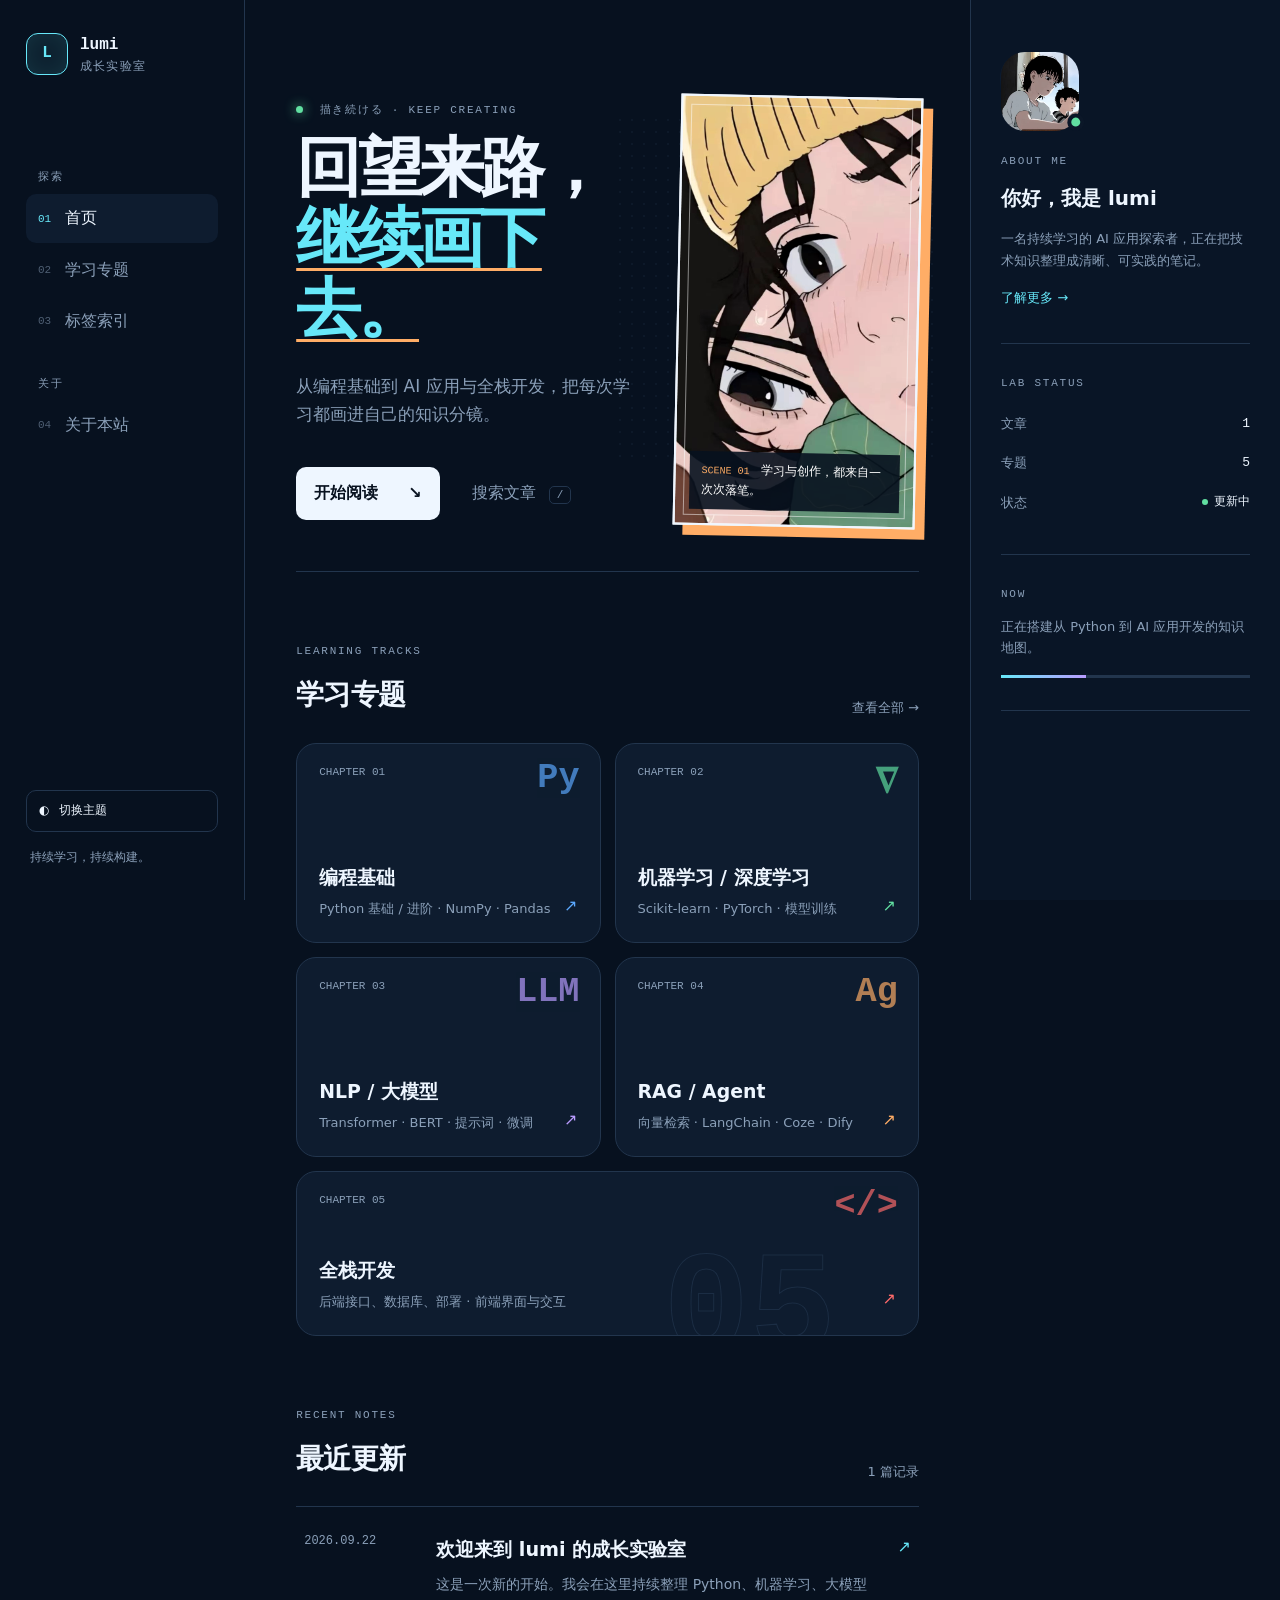
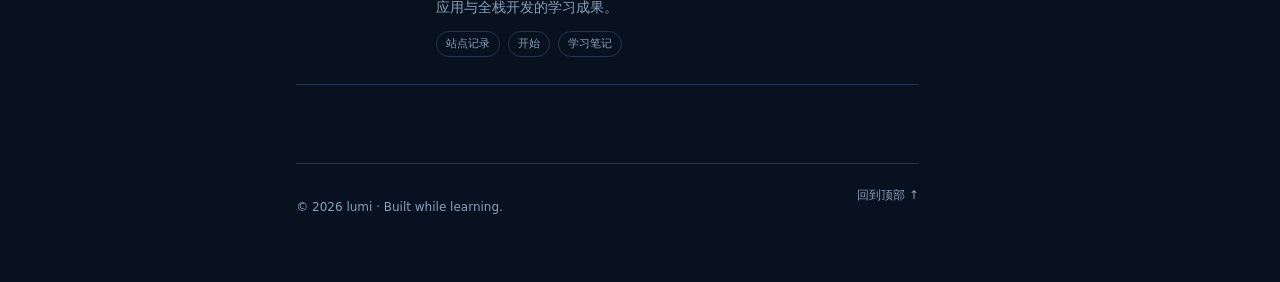
==== commit f69c4242: "Group learning paths and add manga visuals" ====
--- a/index.html
+++ b/index.html
@@ -33,10 +33,11 @@
     <main class="main-content">
       <section class="intro-panel">
         <div>
-          <p class="eyebrow"><span class="pulse"></span> LEARNING IN PUBLIC</p>
-          <h1>把学到的知识，<br><em>变成可复用的能力。</em></h1>
-          <p class="intro-copy">这里记录我从 Python 基础、机器学习到大模型应用与全栈开发的完整学习路径，包括原理、踩坑记录与可以直接复现的项目实践。</p>
+          <p class="eyebrow"><span class="pulse"></span> 描き続ける · KEEP CREATING</p>
+          <h1>回望来路，<br><em>继续画下去。</em></h1>
+          <p class="intro-copy">从编程基础到 AI 应用与全栈开发，把每次学习都画进自己的知识分镜。</p>
         </div>
+        <figure class="hero-manga"><img src="assets/images/lookback-duo.jpg" alt="两位创作者一起阅读画稿的动漫画面"><figcaption><span>SCENE 01</span> 学习与创作，都来自一次次落笔。</figcaption></figure>
         <div class="intro-actions">
           <a class="primary-button" href="#latest">开始阅读 <span>↘</span></a>
           <button class="text-button search-open" type="button">搜索文章 <kbd>/</kbd></button>
@@ -45,18 +46,11 @@
       <section class="track-section" aria-labelledby="tracks-title">
         <div class="section-heading"><div><p class="eyebrow">LEARNING TRACKS</p><h2 id="tracks-title">学习专题</h2></div><a href="categories.html">查看全部 <span>→</span></a></div>
         <div class="track-grid">
-          <a class="track-card track-card--blue" href="categories.html#python-basic" data-category="Python 基础"><span class="track-index">01</span><span class="track-symbol">Py</span><div><h3>Python 基础</h3><p>语法、数据结构、函数与面向对象</p></div><span class="card-arrow">↗</span></a>
-          <a class="track-card track-card--violet" href="categories.html#python-advanced" data-category="Python 进阶"><span class="track-index">02</span><span class="track-symbol">Np</span><div><h3>Python 进阶</h3><p>工程化、NumPy、Pandas 与异步编程</p></div><span class="card-arrow">↗</span></a>
-          <a class="track-card track-card--green" href="categories.html#machine-learning" data-category="机器学习"><span class="track-index">03</span><span class="track-symbol">ML</span><div><h3>机器学习</h3><p>Scikit-learn、特征工程与模型评估</p></div><span class="card-arrow">↗</span></a>
-          <a class="track-card track-card--orange" href="categories.html#deep-learning" data-category="深度学习"><span class="track-index">04</span><span class="track-symbol">∇</span><div><h3>深度学习</h3><p>神经网络、PyTorch 与训练实践</p></div><span class="card-arrow">↗</span></a>
-          <a class="track-card track-card--violet" href="categories.html#nlp" data-category="NLP"><span class="track-index">05</span><span class="track-symbol">N</span><div><h3>NLP</h3><p>文本表示、Transformer 与 BERT</p></div><span class="card-arrow">↗</span></a>
-          <a class="track-card track-card--orange" href="categories.html#prompt-engineering" data-category="提示词技术"><span class="track-index">06</span><span class="track-symbol">✦</span><div><h3>大模型提示词</h3><p>提示词方法、评估与工作流设计</p></div><span class="card-arrow">↗</span></a>
-          <a class="track-card track-card--blue" href="categories.html#low-code" data-category="低代码平台"><span class="track-index">07</span><span class="track-symbol">⌘</span><div><h3>低代码开发平台</h3><p>使用 Coze、Dify 快速构建 AI 应用</p></div><span class="card-arrow">↗</span></a>
-          <a class="track-card track-card--green" href="categories.html#fine-tuning" data-category="模型微调"><span class="track-index">08</span><span class="track-symbol">Ft</span><div><h3>模型微调</h3><p>数据准备、LoRA、训练与效果评估</p></div><span class="card-arrow">↗</span></a>
-          <a class="track-card track-card--violet" href="categories.html#rag" data-category="RAG"><span class="track-index">09</span><span class="track-symbol">R</span><div><h3>RAG</h3><p>检索、向量数据库与知识库问答</p></div><span class="card-arrow">↗</span></a>
-          <a class="track-card track-card--orange" href="categories.html#agent" data-category="Agent 开发"><span class="track-index">10</span><span class="track-symbol">Ag</span><div><h3>Agent</h3><p>LangChain、工具调用与多步工作流</p></div><span class="card-arrow">↗</span></a>
-          <a class="track-card track-card--green" href="categories.html#backend" data-category="后端开发"><span class="track-index">11</span><span class="track-symbol">API</span><div><h3>后端开发</h3><p>接口、数据库、部署与服务工程化</p></div><span class="card-arrow">↗</span></a>
-          <a class="track-card track-card--blue" href="categories.html#frontend" data-category="前端开发"><span class="track-index">12</span><span class="track-symbol">UI</span><div><h3>前端开发</h3><p>HTML、CSS、JavaScript 与现代框架</p></div><span class="card-arrow">↗</span></a>
+          <a class="track-card track-card--blue" href="categories.html#programming" data-category="编程基础"><span class="track-index">CHAPTER 01</span><span class="track-symbol">Py</span><div><h3>编程基础</h3><p>Python 基础 / 进阶 · NumPy · Pandas</p></div><span class="card-arrow">↗</span></a>
+          <a class="track-card track-card--green" href="categories.html#ml-dl" data-category="机器学习 / 深度学习"><span class="track-index">CHAPTER 02</span><span class="track-symbol">∇</span><div><h3>机器学习 / 深度学习</h3><p>Scikit-learn · PyTorch · 模型训练</p></div><span class="card-arrow">↗</span></a>
+          <a class="track-card track-card--violet" href="categories.html#nlp-llm" data-category="NLP / 大模型"><span class="track-index">CHAPTER 03</span><span class="track-symbol">LLM</span><div><h3>NLP / 大模型</h3><p>Transformer · BERT · 提示词 · 微调</p></div><span class="card-arrow">↗</span></a>
+          <a class="track-card track-card--orange" href="categories.html#rag-agent" data-category="RAG / Agent"><span class="track-index">CHAPTER 04</span><span class="track-symbol">Ag</span><div><h3>RAG / Agent</h3><p>向量检索 · LangChain · Coze · Dify</p></div><span class="card-arrow">↗</span></a>
+          <a class="track-card track-card--wide track-card--red" href="categories.html#fullstack" data-category="全栈开发"><span class="track-index">CHAPTER 05</span><span class="track-symbol">&lt;/&gt;</span><div><h3>全栈开发</h3><p>后端接口、数据库、部署 · 前端界面与交互</p></div><span class="card-arrow">↗</span></a>
         </div>
       </section>
       <section class="latest-section" id="latest" aria-labelledby="latest-title">
@@ -66,8 +60,8 @@
       <footer class="content-footer"><p>© <span data-current-year></span> lumi · Built while learning.</p><a href="#top">回到顶部 ↑</a></footer>
     </main>
     <aside class="right-rail">
-      <section class="profile-card"><div class="avatar" aria-hidden="true"><span>L</span><i></i></div><p class="eyebrow">ABOUT ME</p><h2>你好，我是 lumi</h2><p>一名持续学习的 AI 应用探索者，正在把技术知识整理成清晰、可实践的笔记。</p><a href="about.html">了解更多 <span>→</span></a></section>
-      <section class="status-card"><p class="eyebrow">LAB STATUS</p><dl><div><dt>文章</dt><dd data-stat="posts">—</dd></div><div><dt>专题</dt><dd>12</dd></div><div><dt>状态</dt><dd class="online"><i></i>更新中</dd></div></dl></section>
+      <section class="profile-card"><div class="avatar avatar--image" aria-hidden="true"><img src="assets/images/lookback-desk.jpg" alt=""><i></i></div><p class="eyebrow">ABOUT ME</p><h2>你好，我是 lumi</h2><p>一名持续学习的 AI 应用探索者，正在把技术知识整理成清晰、可实践的笔记。</p><a href="about.html">了解更多 <span>→</span></a></section>
+      <section class="status-card"><p class="eyebrow">LAB STATUS</p><dl><div><dt>文章</dt><dd data-stat="posts">—</dd></div><div><dt>专题</dt><dd>5</dd></div><div><dt>状态</dt><dd class="online"><i></i>更新中</dd></div></dl></section>
       <section class="now-card"><p class="eyebrow">NOW</p><p>正在搭建从 Python 到 AI 应用开发的知识地图。</p><div class="progress"><i></i></div></section>
     </aside>
   </div>
--- a/assets/css/styles.css
+++ b/assets/css/styles.css
@@ -12,3 +12,20 @@
 .reading-progress{position:fixed;z-index:90;top:0;left:0;right:0;height:3px;background:transparent}.reading-progress i{display:block;width:0;height:100%;background:linear-gradient(90deg,var(--cyan),var(--violet))}.article-shell{max-width:1260px;margin:auto;padding:0 28px}.article-topbar{height:90px;display:flex;align-items:center;justify-content:space-between;border-bottom:1px solid var(--line)}.article-topbar>div{display:flex;align-items:center;gap:18px}.back-link{font-size:13px;color:var(--muted)}.article-layout{display:grid;grid-template-columns:minmax(0,800px) 230px;gap:80px;justify-content:center;padding:70px 0}.article-header{padding-bottom:42px;border-bottom:1px solid var(--line)}.article-category{color:var(--cyan);font:12px var(--mono);letter-spacing:.08em}.article-header h1{font-size:clamp(2.4rem,5vw,4.7rem);line-height:1.08;letter-spacing:-.05em;margin:18px 0}.article-header>p{color:var(--muted);font-size:1.08rem}.article-meta{display:flex;flex-wrap:wrap;gap:8px 18px;color:var(--muted);font:12px var(--mono)}.markdown-body{padding:40px 0;font-size:1.07rem;line-height:1.92}.markdown-body h1{font-size:2.2rem;margin:2.1em 0 .7em}.markdown-body h2{font-size:1.65rem;margin:2.1em 0 .7em;padding-top:10px}.markdown-body h3{font-size:1.3rem;margin:1.8em 0 .6em}.markdown-body p{margin:1.1em 0}.markdown-body a{color:var(--cyan);border-bottom:1px solid currentColor}.markdown-body code{font-family:var(--mono);font-size:.9em}.markdown-body p code,.markdown-body li code{padding:2px 6px;border:1px solid var(--line);border-radius:5px;background:var(--panel)}.markdown-body pre{overflow:auto;background:#050c16;color:#dcecff;border:1px solid var(--line);border-radius:15px;margin:28px 0;box-shadow:var(--shadow)}.markdown-body pre code{display:block;padding:18px 22px;line-height:1.7}.code-head{padding:8px 15px;border-bottom:1px solid #1d2c40;color:#7590ad;font:11px var(--mono)}.markdown-body blockquote{margin:26px 0;padding:16px 22px;border-left:3px solid var(--cyan);background:var(--panel);color:var(--muted)}.markdown-body li{margin:7px 0}.toc{position:sticky;top:35px;height:max-content;border-left:1px solid var(--line);padding-left:25px}.toc nav a{display:block;color:var(--muted);font-size:13px;padding:5px 0}.toc nav a:hover{color:var(--cyan)}.toc-h3{padding-left:13px!important;font-size:12px!important}.toc nav span{color:var(--muted);font-size:12px}.article-end{margin-top:30px;padding-top:24px;border-top:1px solid var(--line);display:flex;justify-content:space-between;color:var(--muted);font:12px var(--mono)}.article-end a{color:var(--cyan)}
 @media(max-width:900px){.site-shell--inner{display:grid;grid-template-columns:210px minmax(0,1fr)}.article-layout{grid-template-columns:minmax(0,760px)}.toc{display:none}.about-grid{grid-template-columns:1fr;gap:40px}.principles{padding:0;border:0}}
 @media(max-width:760px){.site-shell--inner{display:block}.inner-content{padding-top:30px}.page-header{padding:35px 0 52px}.topic-block{grid-template-columns:1fr;gap:8px;padding:42px 0}.topic-number{font-size:1rem;color:var(--cyan)}.about-header{align-items:flex-start;flex-direction:column;gap:34px}.about-avatar{width:90px;height:90px;font-size:2.7rem;border-radius:25px}.about-grid{padding:42px 0}.about-lead{font-size:1.05rem}.about-note{padding:28px}.article-shell{padding:0 20px}.article-topbar{height:72px}.article-topbar .back-link{display:none}.article-layout{padding:42px 0}.article-header h1{font-size:2.6rem}.markdown-body{font-size:1rem}.article-end{gap:20px}}
+
+/* Manga-inspired visual layer */
+.intro-panel{min-height:520px;display:grid;grid-template-columns:minmax(0,1.05fr) minmax(240px,.75fr);grid-template-rows:auto auto;gap:24px 42px;align-items:center;padding:44px 0;overflow:visible}
+.intro-panel:after{display:none}.intro-panel:before{content:"";position:absolute;inset:12% -3% auto auto;width:52%;height:66%;background-image:radial-gradient(circle,var(--line) 1px,transparent 1px);background-size:12px 12px;opacity:.24;pointer-events:none}
+.intro-panel h1{font-size:clamp(2.7rem,5.1vw,5rem);position:relative;z-index:1}.intro-panel h1 em{text-decoration:underline;text-decoration-thickness:3px;text-underline-offset:8px;text-decoration-color:var(--orange)}.intro-actions{margin-top:0}
+.hero-manga{grid-column:2;grid-row:1/3;align-self:stretch;min-height:410px;margin:0;position:relative;border:2px solid var(--text);background:#fff;box-shadow:10px 10px 0 var(--orange);transform:rotate(1.2deg);overflow:hidden}
+.hero-manga:after{content:"";position:absolute;inset:8px;border:1px solid rgba(255,255,255,.5);pointer-events:none}.hero-manga img{width:100%;height:100%;object-fit:cover;object-position:center;display:block;filter:saturate(.82) contrast(1.04)}
+.hero-manga figcaption{position:absolute;left:14px;right:14px;bottom:14px;padding:9px 12px;background:rgba(7,17,31,.9);color:#fff;font-size:12px}.hero-manga figcaption span{font:10px var(--mono);color:var(--orange);margin-right:8px}
+.track-card--red{--accent:#ff6b6b}.track-card--wide{grid-column:1/-1;min-height:165px}.track-card--wide:before{content:"05";position:absolute;right:82px;bottom:-50px;color:transparent;-webkit-text-stroke:1px var(--line);font:800 9rem/1 var(--mono);opacity:.7}
+.avatar--image{overflow:visible;background:var(--panel)}.avatar--image img{width:100%;height:100%;object-fit:cover;border-radius:24px;transform:rotate(4deg);filter:saturate(.72) contrast(1.06)}.avatar--image i{z-index:2}
+@media(max-width:760px){.intro-panel{min-height:0;display:flex;flex-direction:column;padding:55px 0}.hero-manga{width:calc(100% - 10px);min-height:330px;order:2}.intro-actions{order:3;margin-top:16px}.track-card--wide{grid-column:auto;min-height:178px}}
+
+.manga-page-header{display:grid;grid-template-columns:minmax(0,1fr) minmax(300px,.9fr);gap:52px;align-items:center}.manga-page-header>p{display:none}.manga-page-header>div>p:last-child{max-width:620px;color:var(--muted);margin:25px 0 0}.manga-page-header figure{margin:0;height:330px;position:relative;border:2px solid var(--text);background:#fff;box-shadow:9px 9px 0 var(--violet);transform:rotate(-1deg);overflow:hidden}.manga-page-header figure img{width:100%;height:100%;object-fit:cover;display:block;filter:saturate(.8) contrast(1.06)}.manga-page-header figcaption{position:absolute;left:12px;bottom:12px;background:#fff;color:#111;padding:6px 10px;font-size:12px;border:1px solid #111}
+.story-route{display:flex;align-items:center;gap:12px;margin:34px 0 0;padding:15px 18px;border:1px solid var(--line);background:var(--panel);overflow-x:auto;scrollbar-width:thin;white-space:nowrap}.story-route a{font:11px var(--mono);color:var(--muted)}.story-route a:hover{color:var(--cyan)}.story-route i{font-style:normal;color:var(--line)}
+.topic-block--manga{position:relative;padding:56px 32px;margin-top:18px;border:1px solid var(--line);background:linear-gradient(135deg,var(--panel),color-mix(in srgb,var(--panel) 76%,transparent));overflow:hidden}.topic-block--manga:after{content:"PANEL " attr(data-topic);position:absolute;right:-5px;top:7px;color:var(--line);font:800 2.5rem/1 var(--mono);opacity:.22;transform:rotate(2deg);pointer-events:none}.topic-block--manga .topic-number{color:transparent;-webkit-text-stroke:1px var(--cyan);font-size:3.2rem}.topic-block--manga:nth-child(even){transform:translateX(12px)}.topic-block--manga:nth-child(odd){transform:translateX(-8px)}
+.manga-memory{height:370px;margin:42px 0 0;position:relative;border:2px solid var(--text);background:#05070d;overflow:hidden}.manga-memory:before{content:"";position:absolute;z-index:1;inset:0;background:linear-gradient(90deg,rgba(3,7,14,.1),rgba(3,7,14,.05) 45%,rgba(3,7,14,.92))}.manga-memory img{width:100%;height:100%;object-fit:cover;object-position:center 42%;filter:saturate(.7) contrast(1.08)}.manga-memory figcaption{position:absolute;z-index:2;right:5%;top:50%;transform:translateY(-50%);width:38%;color:#fff}.manga-memory figcaption span,.manga-memory figcaption strong{display:block}.manga-memory figcaption span{font:11px var(--mono);letter-spacing:.14em;color:var(--violet);margin-bottom:12px}.manga-memory figcaption strong{font-size:clamp(1.3rem,3vw,2.3rem);line-height:1.35}
+@media(max-width:760px){.manga-page-header{grid-template-columns:1fr;gap:34px}.manga-page-header figure{height:250px;width:calc(100% - 9px)}.story-route{margin-left:-20px;margin-right:-20px;border-left:0;border-right:0}.topic-block--manga{padding:35px 22px;transform:none!important}.topic-block--manga:after{font-size:1.7rem}.manga-memory{height:460px}.manga-memory:before{background:linear-gradient(0deg,rgba(3,7,14,.96),rgba(3,7,14,.05) 70%)}.manga-memory figcaption{left:24px;right:24px;bottom:24px;top:auto;transform:none;width:auto}}
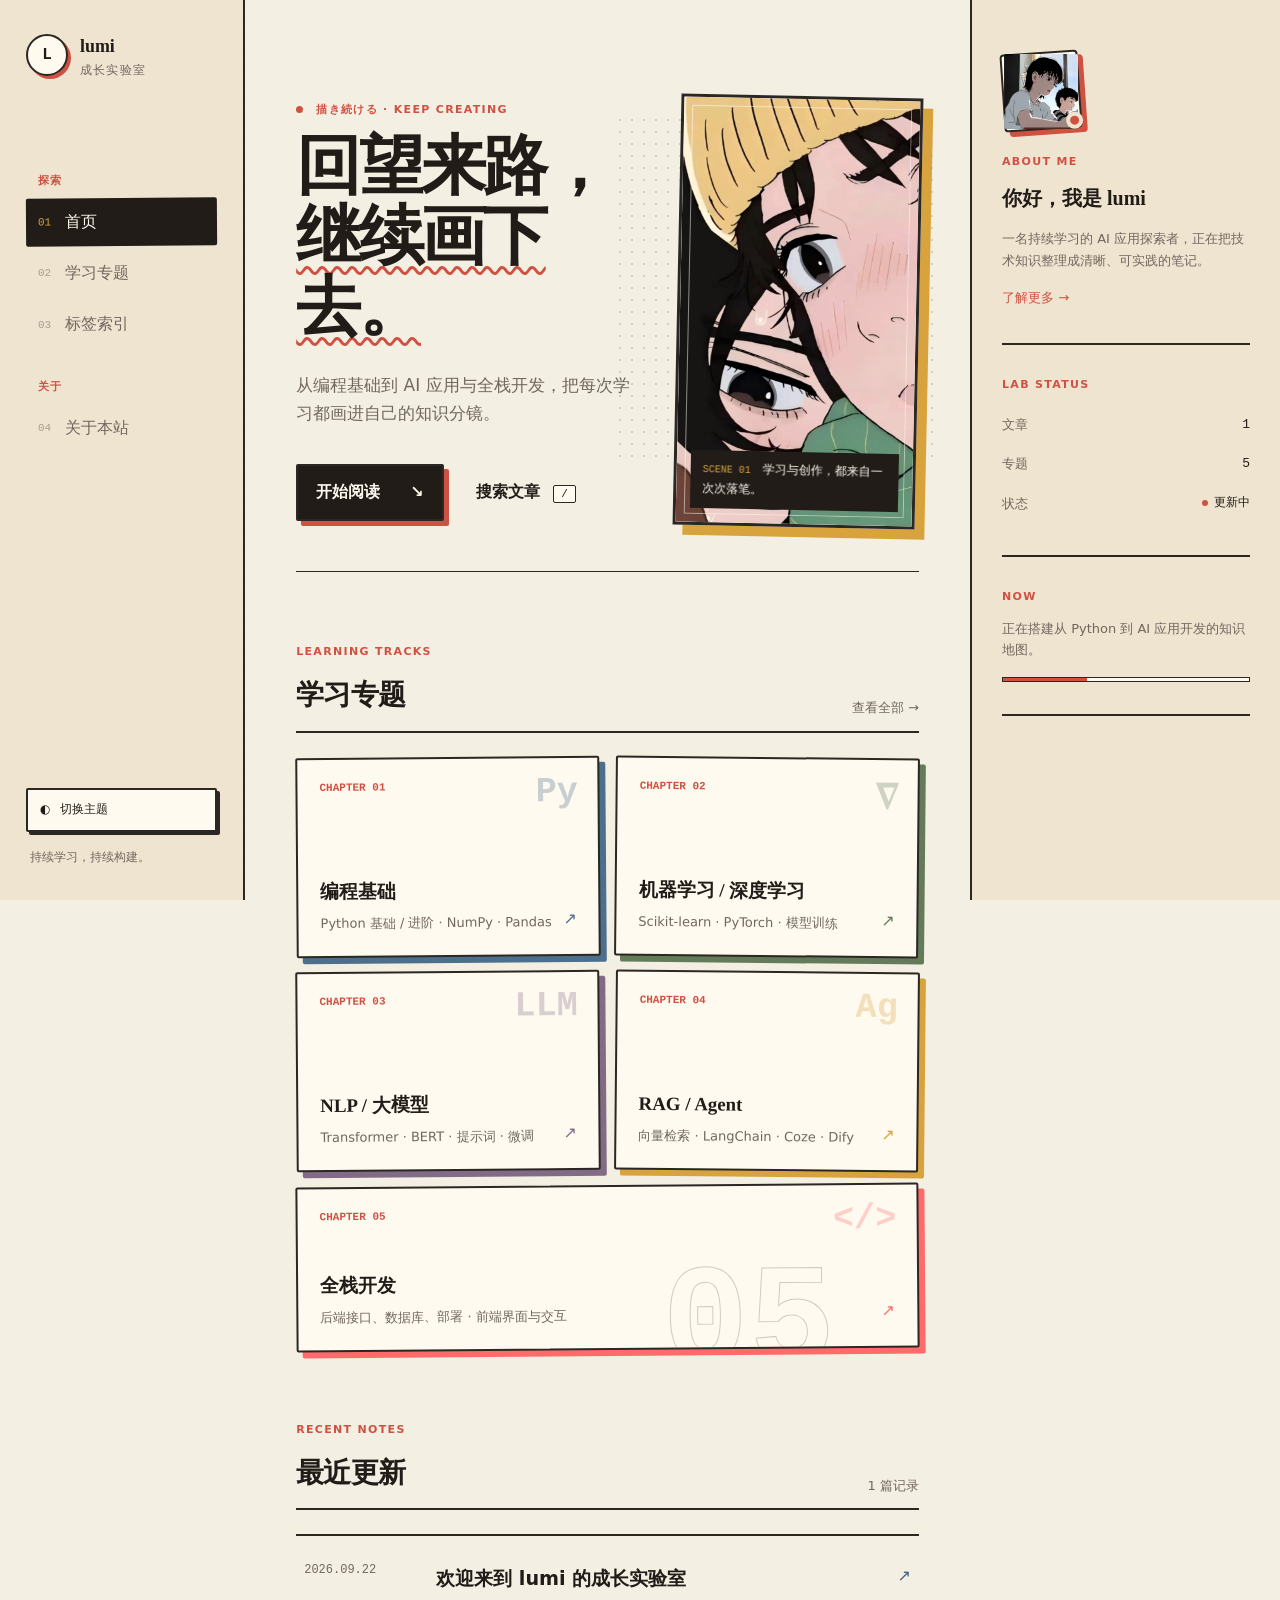
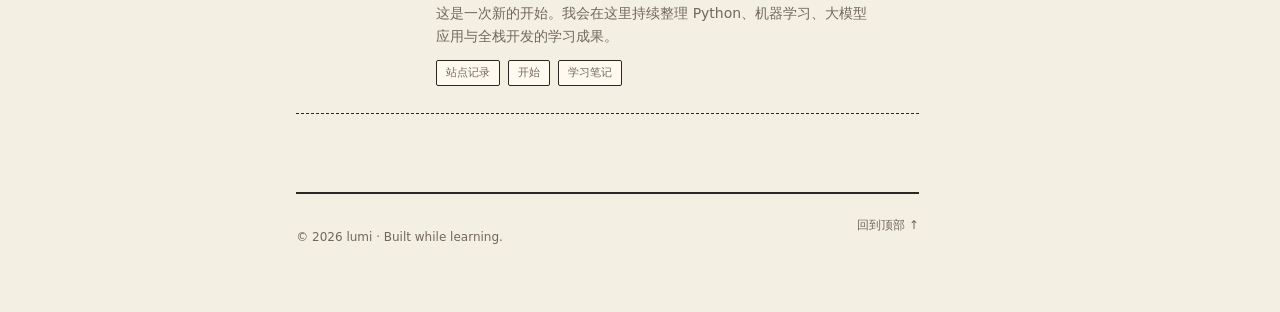
==== commit 7f44b23d: "Switch to bright manga studio theme" ====
--- a/index.html
+++ b/index.html
@@ -1,10 +1,10 @@
 <!doctype html>
-<html lang="zh-CN" data-theme="dark">
+<html lang="zh-CN" data-theme="light">
 <head>
   <meta charset="UTF-8">
   <meta name="viewport" content="width=device-width, initial-scale=1">
   <meta name="description" content="lumi 的成长实验室：记录 Python、大模型提示词与 AI Agent 的学习和实践。">
-  <meta name="theme-color" content="#07111f">
+  <meta name="theme-color" content="#f5f0e4">
   <title>lumi 的成长实验室</title>
   <link rel="icon" href="assets/favicon.svg" type="image/svg+xml">
   <link rel="stylesheet" href="assets/css/styles.css">
--- a/assets/css/styles.css
+++ b/assets/css/styles.css
@@ -29,3 +29,28 @@
 .topic-block--manga{position:relative;padding:56px 32px;margin-top:18px;border:1px solid var(--line);background:linear-gradient(135deg,var(--panel),color-mix(in srgb,var(--panel) 76%,transparent));overflow:hidden}.topic-block--manga:after{content:"PANEL " attr(data-topic);position:absolute;right:-5px;top:7px;color:var(--line);font:800 2.5rem/1 var(--mono);opacity:.22;transform:rotate(2deg);pointer-events:none}.topic-block--manga .topic-number{color:transparent;-webkit-text-stroke:1px var(--cyan);font-size:3.2rem}.topic-block--manga:nth-child(even){transform:translateX(12px)}.topic-block--manga:nth-child(odd){transform:translateX(-8px)}
 .manga-memory{height:370px;margin:42px 0 0;position:relative;border:2px solid var(--text);background:#05070d;overflow:hidden}.manga-memory:before{content:"";position:absolute;z-index:1;inset:0;background:linear-gradient(90deg,rgba(3,7,14,.1),rgba(3,7,14,.05) 45%,rgba(3,7,14,.92))}.manga-memory img{width:100%;height:100%;object-fit:cover;object-position:center 42%;filter:saturate(.7) contrast(1.08)}.manga-memory figcaption{position:absolute;z-index:2;right:5%;top:50%;transform:translateY(-50%);width:38%;color:#fff}.manga-memory figcaption span,.manga-memory figcaption strong{display:block}.manga-memory figcaption span{font:11px var(--mono);letter-spacing:.14em;color:var(--violet);margin-bottom:12px}.manga-memory figcaption strong{font-size:clamp(1.3rem,3vw,2.3rem);line-height:1.35}
 @media(max-width:760px){.manga-page-header{grid-template-columns:1fr;gap:34px}.manga-page-header figure{height:250px;width:calc(100% - 9px)}.story-route{margin-left:-20px;margin-right:-20px;border-left:0;border-right:0}.topic-block--manga{padding:35px 22px;transform:none!important}.topic-block--manga:after{font-size:1.7rem}.manga-memory{height:460px}.manga-memory:before{background:linear-gradient(0deg,rgba(3,7,14,.96),rgba(3,7,14,.05) 70%)}.manga-memory figcaption{left:24px;right:24px;bottom:24px;top:auto;transform:none;width:auto}}
+
+/* Bright manga studio theme */
+:root,[data-theme="light"]{color-scheme:light;--bg:#f5f0e4;--bg-soft:#efe4d0;--panel:#fffaf0;--panel-2:#eadfca;--line:#2b2723;--text:#211c18;--muted:#71675e;--cyan:#41627e;--blue:#4b6f8d;--violet:#826b87;--orange:#d8a33c;--green:#647b59;--red:#cf5142;--shadow:7px 7px 0 rgba(43,39,35,.18);--radius:4px;--display:"Songti SC","STSong","Noto Serif SC",Georgia,serif}
+[data-theme="dark"]{color-scheme:dark;--bg:#181511;--bg-soft:#24201a;--panel:#2b261f;--panel-2:#373027;--line:#ded1bb;--text:#fff8e9;--muted:#c2b6a3;--cyan:#9bb7c9;--blue:#8fb1ca;--violet:#c2a9c1;--orange:#e4b758;--green:#9db08d;--red:#ef7769;--shadow:7px 7px 0 rgba(0,0,0,.35)}
+body{background-color:var(--bg);background-image:radial-gradient(color-mix(in srgb,var(--line) 16%,transparent) .7px,transparent .7px);background-size:15px 15px}.site-shell{background:color-mix(in srgb,var(--bg) 94%,transparent)}
+.left-rail{background:var(--bg-soft);border-right:2px solid var(--line)}.right-rail{background:var(--bg-soft);border-left:2px solid var(--line)}
+.brand-mark{border:2px solid var(--line);border-radius:50%;color:var(--text);background:var(--panel);box-shadow:3px 3px 0 var(--red)}.brand strong{font-family:var(--display);font-size:1.12rem}.brand small{color:var(--muted)}
+.nav-label,.eyebrow{font-family:var(--sans);font-weight:800;color:var(--red);letter-spacing:.12em}.nav-link{border-radius:2px}.nav-link:hover,.nav-link.is-active{background:var(--text);color:var(--panel);transform:rotate(-.4deg)}.nav-link.is-active span{color:var(--orange)}
+.theme-toggle{border:2px solid var(--line);border-radius:2px;background:var(--panel);box-shadow:3px 3px 0 var(--line)}.theme-toggle:hover{transform:translate(2px,2px);box-shadow:1px 1px 0 var(--line)}
+.pulse{background:var(--red);box-shadow:none}.intro-panel:before{background-image:radial-gradient(circle,var(--line) 1px,transparent 1px);opacity:.16}.intro-panel h1,.page-header h1,.article-header h1,.error-page h1{font-family:var(--display);font-weight:900;letter-spacing:-.04em}.intro-panel h1 em,.page-header h1 em{color:var(--text);text-decoration-color:var(--red);text-decoration-style:wavy}.intro-copy{color:var(--muted)}
+.primary-button{border:2px solid var(--line);border-radius:2px;background:var(--text);color:var(--panel);box-shadow:5px 5px 0 var(--red)}.primary-button:hover{transform:translate(2px,2px);box-shadow:2px 2px 0 var(--red)}.text-button{color:var(--text);font-weight:700}.text-button kbd{background:var(--panel);border:1px solid var(--line);border-radius:2px}
+.hero-manga{border:3px solid var(--line);box-shadow:10px 10px 0 var(--orange);border-radius:0}.hero-manga figcaption{background:var(--text);color:var(--panel)}
+.section-heading h2,.track-card h3,.profile-card h2,.topic-body h2,.tag-results h2{font-family:var(--display);font-weight:900}.section-heading{border-bottom:2px solid var(--line);padding-bottom:12px}
+.track-card{border:2px solid var(--line);border-radius:2px;background:var(--panel);box-shadow:6px 6px 0 var(--accent);transition:transform .18s,box-shadow .18s}.track-card:nth-child(2n){transform:rotate(.55deg)}.track-card:nth-child(2n+1){transform:rotate(-.45deg)}.track-card:hover{transform:translate(3px,3px) rotate(0);box-shadow:2px 2px 0 var(--accent);border-color:var(--line)}.track-index{color:var(--red);font-weight:800}.track-symbol{opacity:.3}.track-card--wide:before{-webkit-text-stroke:1px var(--muted);opacity:.32}
+.post-list{border-top:2px solid var(--line)}.post-card{border-bottom:1px dashed var(--line)}.post-card:hover{background:var(--panel);transform:rotate(-.2deg)}.chip{border:1px solid var(--line);border-radius:2px;background:var(--panel)}
+.profile-card,.status-card,.now-card{border-bottom:2px solid var(--line)}.avatar{border:2px solid var(--line);border-radius:4px;box-shadow:5px 5px 0 var(--red)}.avatar--image img{border-radius:2px}.avatar i,.online i{background:var(--red);box-shadow:none}.progress{height:5px;border:1px solid var(--line);background:var(--panel)}.progress i{background:var(--red)}
+.content-footer{border-top:2px solid var(--line)}.mobile-header{background:var(--bg-soft);border-bottom:2px solid var(--line)}
+.search-dialog{background:rgba(33,28,24,.64)}.search-box{border:2px solid var(--line);border-radius:2px;background:var(--panel);box-shadow:9px 9px 0 var(--red)}.icon-button,.search-input{border:2px solid var(--line);border-radius:2px;background:var(--panel)}
+.page-header{border-bottom:2px solid var(--line)}.manga-page-header figure{border:3px solid var(--line);box-shadow:9px 9px 0 var(--violet)}.story-route{border:2px solid var(--line);background:var(--panel);box-shadow:4px 4px 0 var(--orange)}
+.topic-block--manga{border:2px solid var(--line);border-bottom:2px solid var(--line);background:var(--panel);box-shadow:7px 7px 0 var(--orange)}.topic-block--manga:nth-child(2){box-shadow:7px 7px 0 var(--green)}.topic-block--manga:nth-child(3){box-shadow:7px 7px 0 var(--violet)}.topic-block--manga:nth-child(4){box-shadow:7px 7px 0 var(--red)}.topic-block--manga:nth-child(5){box-shadow:7px 7px 0 var(--blue)}.topic-block--manga .topic-number{-webkit-text-stroke:1px var(--text)}.topic-tags span{border:1px solid var(--line);border-radius:2px;background:var(--bg-soft)}
+.tag-button{border:2px solid var(--line);border-radius:2px;background:var(--panel);box-shadow:3px 3px 0 var(--line)}.tag-button:hover,.tag-button.is-active{border-color:var(--line);background:var(--text);color:var(--panel);transform:translate(2px,2px);box-shadow:1px 1px 0 var(--line)}
+.about-avatar{border:3px solid var(--line);border-radius:3px;background:var(--orange);color:var(--text);box-shadow:8px 8px 0 var(--red)}.manga-memory{border:3px solid var(--line)}.about-note{border:2px solid var(--line);border-radius:2px;background:var(--panel);box-shadow:6px 6px 0 var(--orange)}.principles{border-left:2px solid var(--line)}.principles li{border-bottom:1px dashed var(--line)}
+.article-topbar{border-bottom:2px solid var(--line)}.article-header{border-bottom:2px solid var(--line)}.article-category,.article-end a,.markdown-body a,.profile-card>a,.toc nav a:hover{color:var(--red)}.markdown-body blockquote{border-left:5px solid var(--red);background:var(--panel);box-shadow:4px 4px 0 var(--orange)}.markdown-body p code,.markdown-body li code{border:1px solid var(--line);border-radius:2px;background:var(--panel)}.toc{border-left:2px solid var(--line)}.article-end{border-top:2px solid var(--line)}.reading-progress i{background:var(--red)}
+.error-page>strong{font-family:var(--display);color:transparent;-webkit-text-stroke:2px var(--line)}
+@media(max-width:760px){.left-rail{background:var(--bg-soft)}.track-card:nth-child(n){transform:none}.hero-manga{box-shadow:7px 7px 0 var(--orange)}.topic-block--manga{box-shadow:5px 5px 0 var(--orange)!important}}
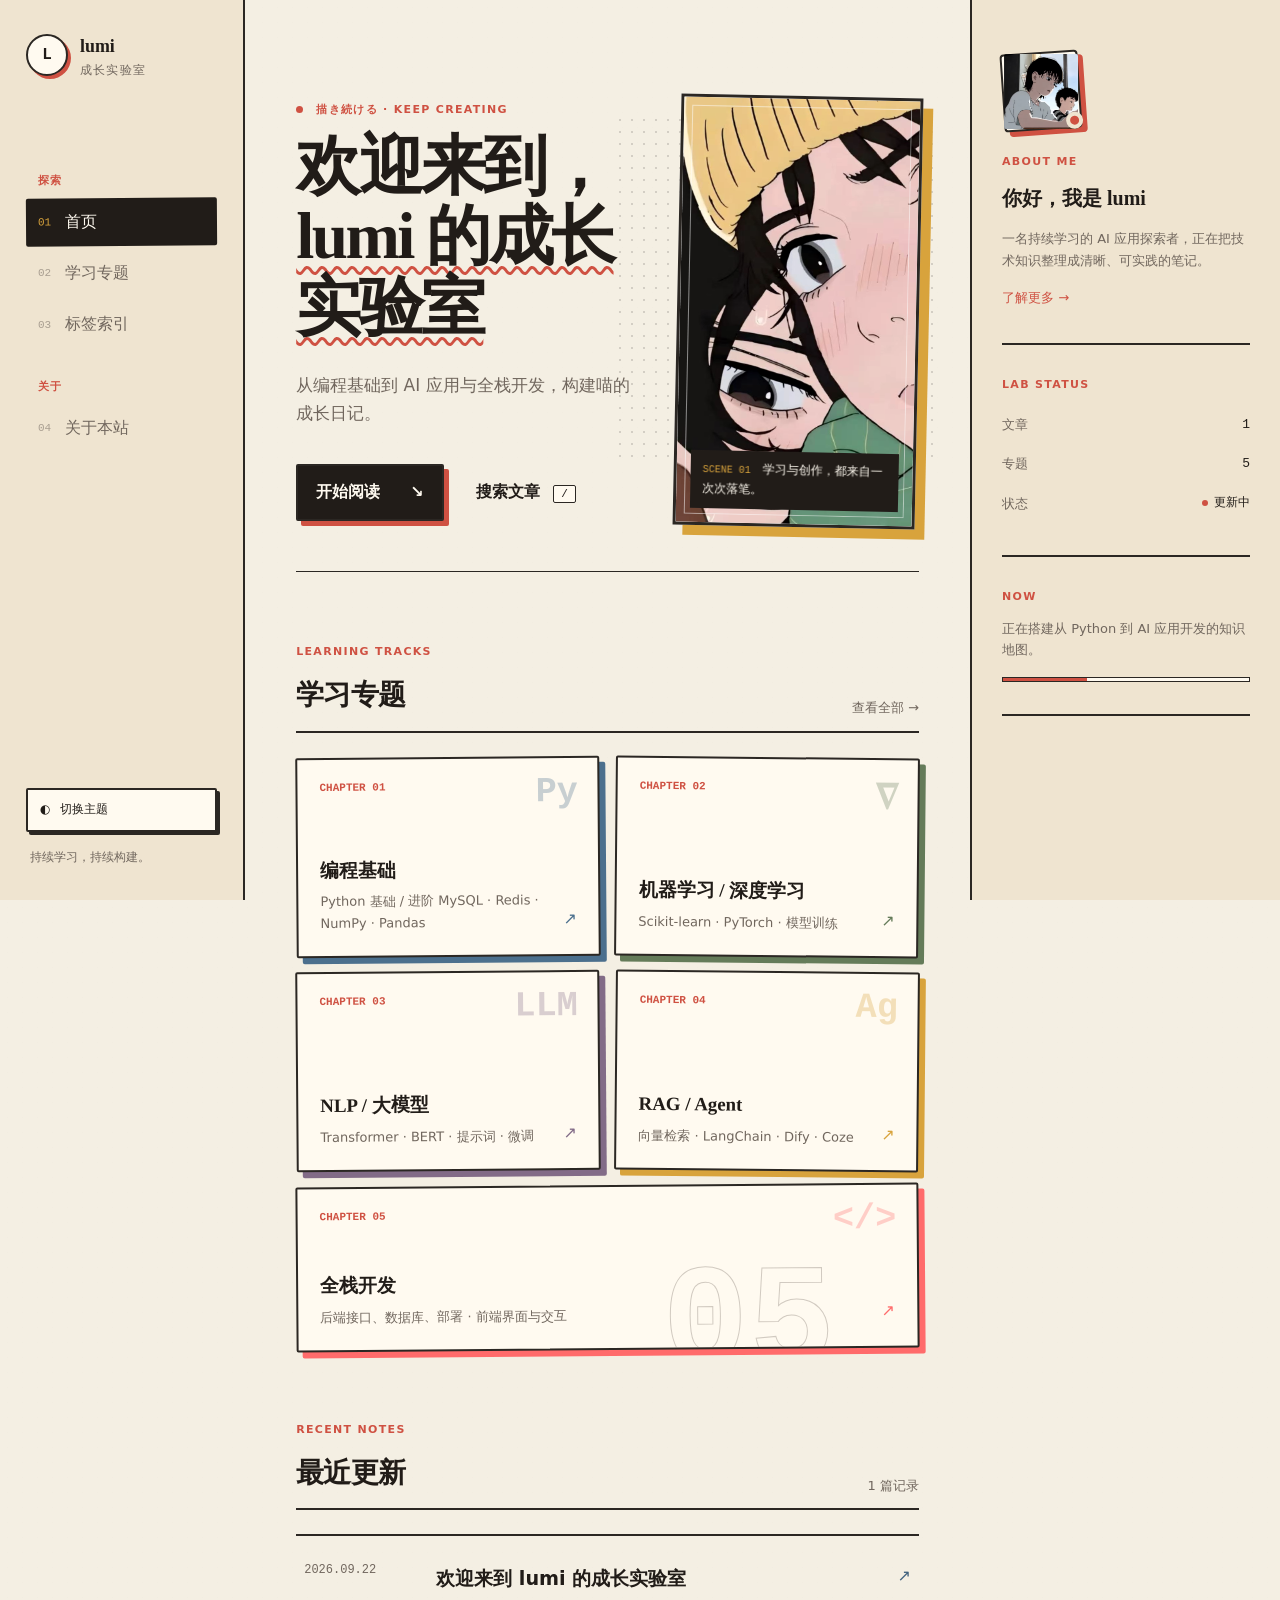
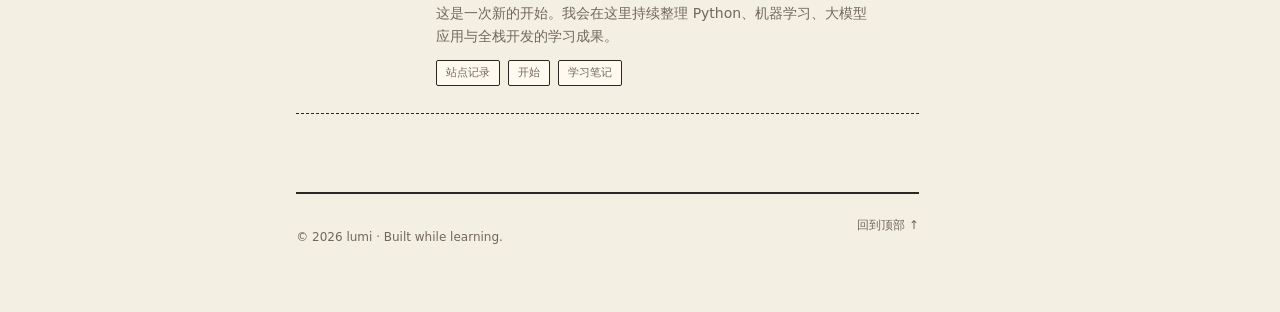
==== commit df9c3ec5: "Update introduction and learning track descriptions" ====
--- a/index.html
+++ b/index.html
@@ -34,8 +34,8 @@
       <section class="intro-panel">
         <div>
           <p class="eyebrow"><span class="pulse"></span> 描き続ける · KEEP CREATING</p>
-          <h1>回望来路，<br><em>继续画下去。</em></h1>
-          <p class="intro-copy">从编程基础到 AI 应用与全栈开发，把每次学习都画进自己的知识分镜。</p>
+          <h1>欢迎来到，<br><em>lumi 的成长实验室</em></h1>
+          <p class="intro-copy">从编程基础到 AI 应用与全栈开发，构建喵的成长日记。</p>
         </div>
         <figure class="hero-manga"><img src="assets/images/lookback-duo.jpg" alt="两位创作者一起阅读画稿的动漫画面"><figcaption><span>SCENE 01</span> 学习与创作，都来自一次次落笔。</figcaption></figure>
         <div class="intro-actions">
@@ -46,10 +46,10 @@
       <section class="track-section" aria-labelledby="tracks-title">
         <div class="section-heading"><div><p class="eyebrow">LEARNING TRACKS</p><h2 id="tracks-title">学习专题</h2></div><a href="categories.html">查看全部 <span>→</span></a></div>
         <div class="track-grid">
-          <a class="track-card track-card--blue" href="categories.html#programming" data-category="编程基础"><span class="track-index">CHAPTER 01</span><span class="track-symbol">Py</span><div><h3>编程基础</h3><p>Python 基础 / 进阶 · NumPy · Pandas</p></div><span class="card-arrow">↗</span></a>
+          <a class="track-card track-card--blue" href="categories.html#programming" data-category="编程基础"><span class="track-index">CHAPTER 01</span><span class="track-symbol">Py</span><div><h3>编程基础</h3><p>Python 基础 / 进阶 MySQL · Redis · NumPy · Pandas</p></div><span class="card-arrow">↗</span></a>
           <a class="track-card track-card--green" href="categories.html#ml-dl" data-category="机器学习 / 深度学习"><span class="track-index">CHAPTER 02</span><span class="track-symbol">∇</span><div><h3>机器学习 / 深度学习</h3><p>Scikit-learn · PyTorch · 模型训练</p></div><span class="card-arrow">↗</span></a>
           <a class="track-card track-card--violet" href="categories.html#nlp-llm" data-category="NLP / 大模型"><span class="track-index">CHAPTER 03</span><span class="track-symbol">LLM</span><div><h3>NLP / 大模型</h3><p>Transformer · BERT · 提示词 · 微调</p></div><span class="card-arrow">↗</span></a>
-          <a class="track-card track-card--orange" href="categories.html#rag-agent" data-category="RAG / Agent"><span class="track-index">CHAPTER 04</span><span class="track-symbol">Ag</span><div><h3>RAG / Agent</h3><p>向量检索 · LangChain · Coze · Dify</p></div><span class="card-arrow">↗</span></a>
+          <a class="track-card track-card--orange" href="categories.html#rag-agent" data-category="RAG / Agent"><span class="track-index">CHAPTER 04</span><span class="track-symbol">Ag</span><div><h3>RAG / Agent</h3><p>向量检索 · LangChain · Dify · Coze</p></div><span class="card-arrow">↗</span></a>
           <a class="track-card track-card--wide track-card--red" href="categories.html#fullstack" data-category="全栈开发"><span class="track-index">CHAPTER 05</span><span class="track-symbol">&lt;/&gt;</span><div><h3>全栈开发</h3><p>后端接口、数据库、部署 · 前端界面与交互</p></div><span class="card-arrow">↗</span></a>
         </div>
       </section>
